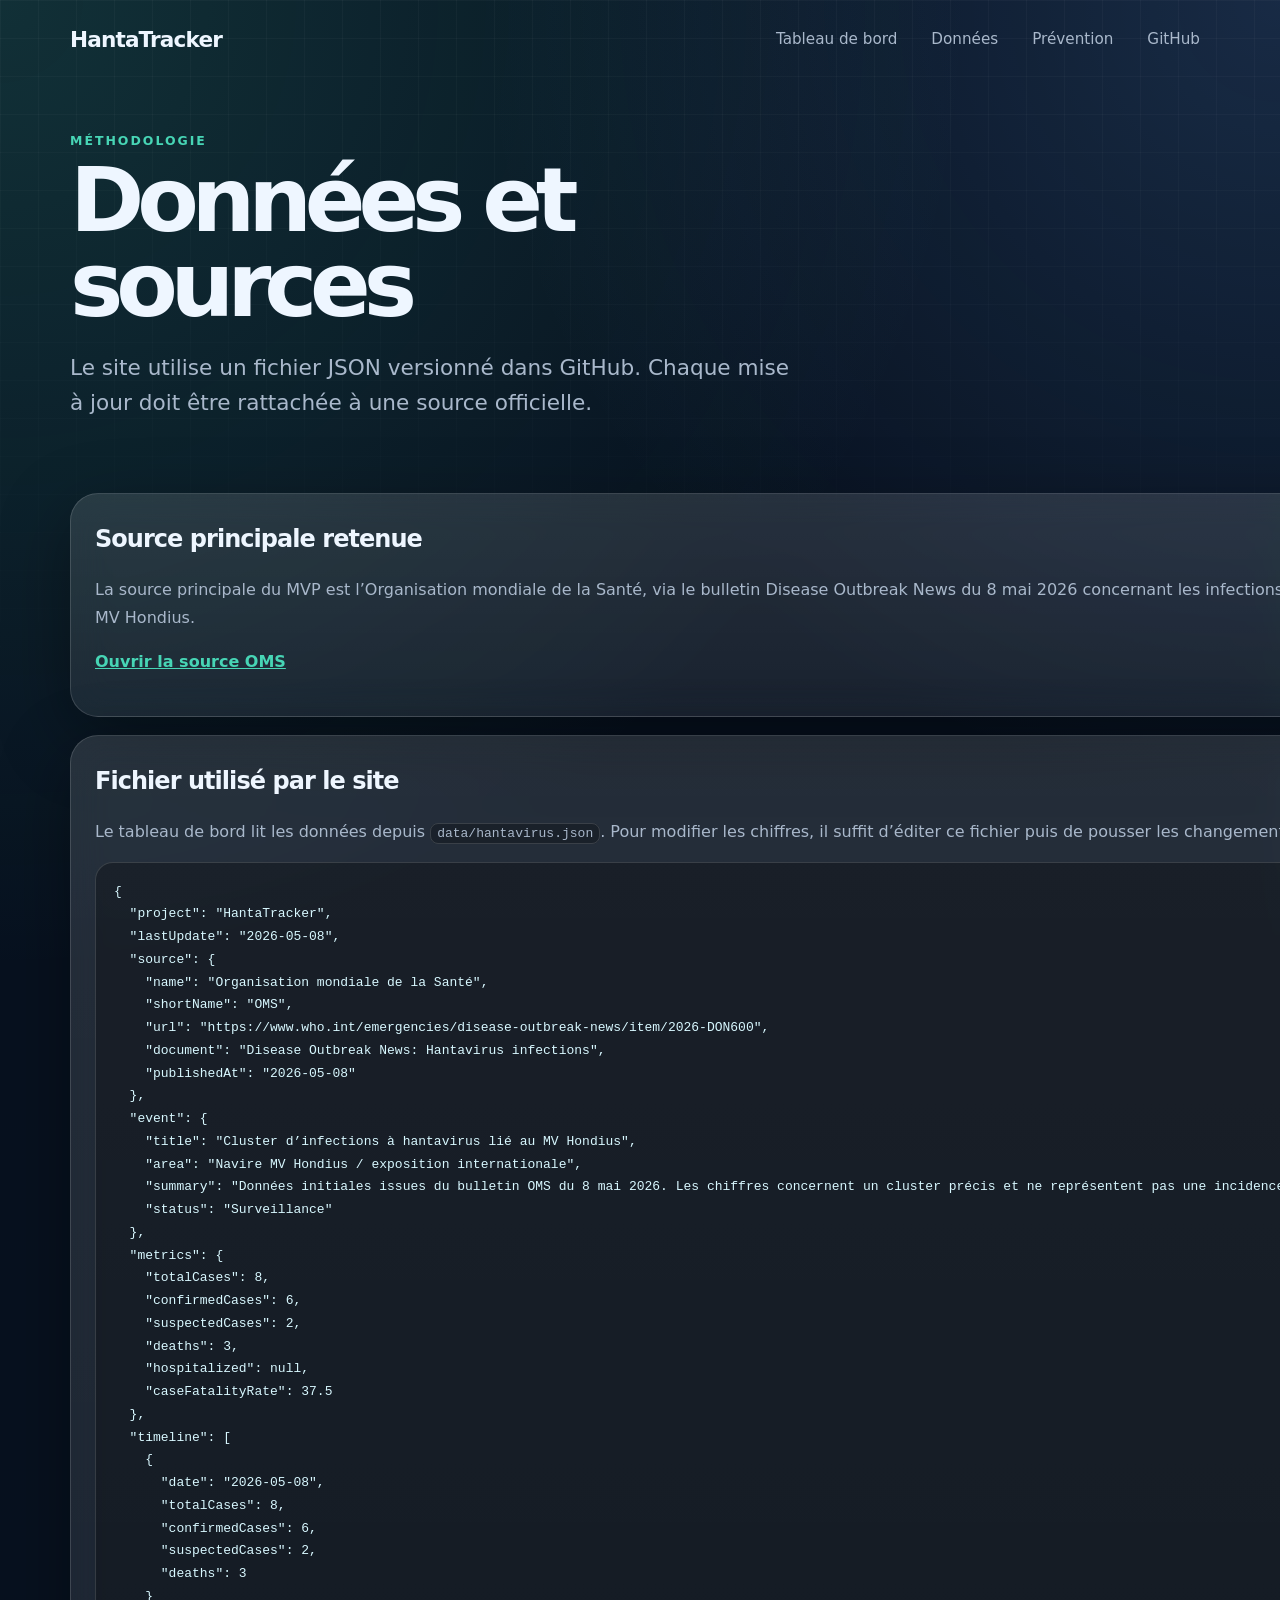
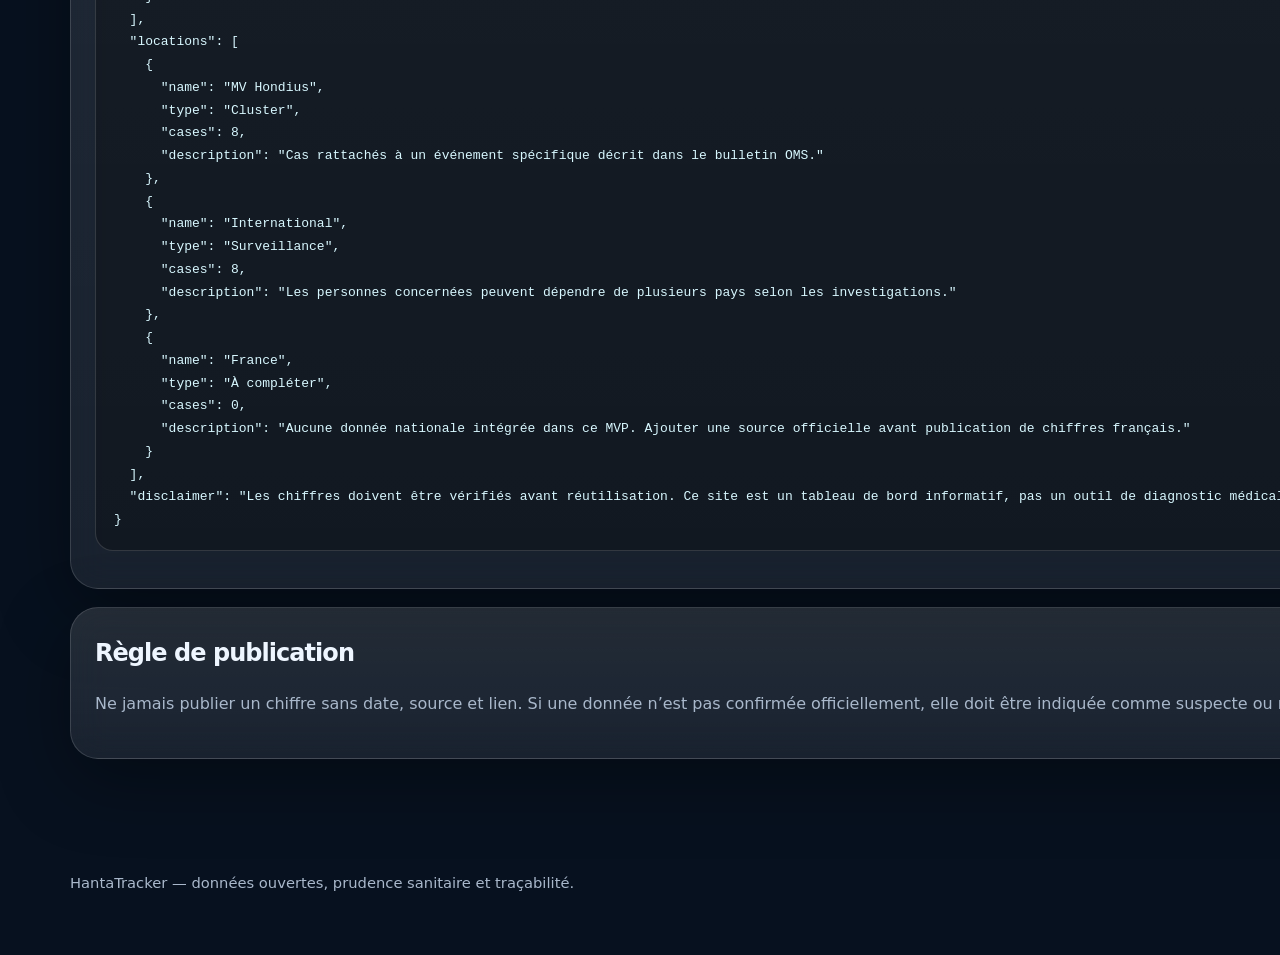
==== data.html @ 9fc360de "Add files via upload" ====
<!doctype html>
<html lang="fr">
<head>
  <meta charset="utf-8" />
  <meta name="viewport" content="width=device-width, initial-scale=1" />
  <title>Données — HantaTracker</title>
  <link rel="stylesheet" href="assets/styles.css" />
  <script defer src="assets/data.js"></script>
</head>
<body>
  <header class="page-header">
    <nav class="nav">
      <a class="brand" href="index.html">HantaTracker</a>
      <div class="nav-links">
        <a href="index.html">Tableau de bord</a>
        <a href="data.html">Données</a>
        <a href="prevention.html">Prévention</a>
        <a href="github.html">GitHub</a>
      </div>
    </nav>
    <div class="container page-title">
      <p class="eyebrow">Méthodologie</p>
      <h1>Données et sources</h1>
      <p class="lead">Le site utilise un fichier JSON versionné dans GitHub. Chaque mise à jour doit être rattachée à une source officielle.</p>
    </div>
  </header>

  <main class="container content-page">
    <article class="card prose">
      <h2>Source principale retenue</h2>
      <p>La source principale du MVP est l’Organisation mondiale de la Santé, via le bulletin Disease Outbreak News du 8 mai 2026 concernant les infections à hantavirus liées au cluster du MV Hondius.</p>
      <p><a href="https://www.who.int/emergencies/disease-outbreak-news/item/2026-DON600" target="_blank" rel="noopener">Ouvrir la source OMS</a></p>
    </article>

    <article class="card prose">
      <h2>Fichier utilisé par le site</h2>
      <p>Le tableau de bord lit les données depuis <code>data/hantavirus.json</code>. Pour modifier les chiffres, il suffit d’éditer ce fichier puis de pousser les changements sur GitHub.</p>
      <pre id="jsonPreview">Chargement…</pre>
    </article>

    <article class="card prose">
      <h2>Règle de publication</h2>
      <p>Ne jamais publier un chiffre sans date, source et lien. Si une donnée n’est pas confirmée officiellement, elle doit être indiquée comme suspecte ou non confirmée.</p>
    </article>
  </main>

  <footer class="footer">
    <p>HantaTracker — données ouvertes, prudence sanitaire et traçabilité.</p>
  </footer>
</body>
</html>
---- assets/styles.css ----
:root {
  --bg: #07111f;
  --bg-soft: #0d1b2f;
  --card: rgba(255, 255, 255, 0.075);
  --card-strong: rgba(255, 255, 255, 0.12);
  --text: #eef6ff;
  --muted: #a9b8cb;
  --line: rgba(255, 255, 255, 0.14);
  --accent: #47d5b5;
  --accent-2: #6aa9ff;
  --danger: #ff6b6b;
  --warning: #ffc857;
  --shadow: 0 22px 70px rgba(0, 0, 0, 0.35);
}

* { box-sizing: border-box; }

body {
  margin: 0;
  font-family: Inter, ui-sans-serif, system-ui, -apple-system, BlinkMacSystemFont, "Segoe UI", sans-serif;
  background: radial-gradient(circle at top left, rgba(71, 213, 181, 0.16), transparent 34%), radial-gradient(circle at top right, rgba(106, 169, 255, 0.17), transparent 28%), var(--bg);
  color: var(--text);
  min-height: 100vh;
}

body::before {
  content: "";
  position: fixed;
  inset: 0;
  pointer-events: none;
  background-image: linear-gradient(rgba(255,255,255,0.03) 1px, transparent 1px), linear-gradient(90deg, rgba(255,255,255,0.03) 1px, transparent 1px);
  background-size: 38px 38px;
  mask-image: linear-gradient(to bottom, black, transparent 85%);
}

a { color: inherit; }

.nav {
  max-width: 1180px;
  margin: 0 auto;
  padding: 22px 20px;
  display: flex;
  align-items: center;
  justify-content: space-between;
  gap: 20px;
}

.brand {
  font-weight: 900;
  text-decoration: none;
  letter-spacing: -0.04em;
  font-size: 1.35rem;
}

.nav-links {
  display: flex;
  flex-wrap: wrap;
  gap: 14px;
  color: var(--muted);
  font-size: 0.95rem;
}

.nav-links a {
  text-decoration: none;
  padding: 8px 10px;
  border-radius: 999px;
}

.nav-links a:hover {
  background: var(--card);
  color: var(--text);
}

.hero {
  min-height: 560px;
  position: relative;
}

.hero-content {
  max-width: 1180px;
  margin: 0 auto;
  padding: 80px 20px 70px;
}

.hero h1,
.page-title h1 {
  max-width: 860px;
  margin: 0;
  font-size: clamp(2.5rem, 7vw, 5.8rem);
  line-height: 0.95;
  letter-spacing: -0.08em;
}

.lead {
  max-width: 720px;
  color: var(--muted);
  font-size: clamp(1.05rem, 2vw, 1.35rem);
  line-height: 1.65;
}

.eyebrow {
  margin: 0 0 10px;
  color: var(--accent);
  font-size: 0.78rem;
  font-weight: 800;
  letter-spacing: 0.16em;
  text-transform: uppercase;
}

.hero-actions {
  display: flex;
  flex-wrap: wrap;
  gap: 14px;
  margin-top: 30px;
}

.button {
  display: inline-flex;
  align-items: center;
  justify-content: center;
  border-radius: 999px;
  padding: 13px 18px;
  text-decoration: none;
  font-weight: 800;
  border: 1px solid var(--line);
}

.button.primary {
  color: #001915;
  background: var(--accent);
  border-color: var(--accent);
}

.button.secondary {
  color: var(--text);
  background: var(--card);
}

.container {
  max-width: 1180px;
  margin: 0 auto;
  padding: 0 20px;
}

.status-row {
  display: grid;
  grid-template-columns: repeat(4, 1fr);
  gap: 16px;
  margin-top: -48px;
  position: relative;
  z-index: 2;
}

.card {
  background: linear-gradient(180deg, var(--card-strong), var(--card));
  border: 1px solid var(--line);
  border-radius: 28px;
  padding: 24px;
  box-shadow: var(--shadow);
  backdrop-filter: blur(18px);
}

.stat-card strong {
  display: block;
  font-size: clamp(2rem, 4vw, 3.2rem);
  line-height: 1;
  letter-spacing: -0.06em;
  margin-top: 8px;
}

.stat-card span {
  color: var(--muted);
  font-size: 0.95rem;
}

.grid {
  display: grid;
  gap: 18px;
  margin-top: 18px;
}

.two-cols { grid-template-columns: 1.5fr 1fr; }
.three-cols { grid-template-columns: repeat(3, 1fr); }
.large-card { min-height: 380px; }

.card-header {
  display: flex;
  align-items: flex-start;
  justify-content: space-between;
  gap: 16px;
  margin-bottom: 24px;
}

.card h2 {
  margin: 0 0 12px;
  font-size: 1.5rem;
  letter-spacing: -0.04em;
}

.badge {
  display: inline-flex;
  border: 1px solid var(--line);
  background: rgba(71, 213, 181, 0.12);
  color: var(--accent);
  padding: 7px 10px;
  border-radius: 999px;
  font-size: 0.78rem;
  font-weight: 800;
}

.muted { color: var(--muted); line-height: 1.65; }

.meta-list {
  display: grid;
  gap: 14px;
  margin: 24px 0 0;
}

.meta-list div {
  border-top: 1px solid var(--line);
  padding-top: 14px;
}

.meta-list dt {
  color: var(--muted);
  font-size: 0.82rem;
}

.meta-list dd {
  margin: 4px 0 0;
  font-weight: 800;
}

.region-card p {
  color: var(--muted);
  line-height: 1.55;
}

.notice { margin-top: 18px; }
.notice code,
.prose code {
  background: rgba(0,0,0,0.26);
  border: 1px solid var(--line);
  padding: 2px 6px;
  border-radius: 8px;
}

.page-header { padding-bottom: 50px; }
.page-title { padding-top: 55px; }
.content-page { display: grid; gap: 18px; padding-bottom: 70px; }
.prose { line-height: 1.75; color: var(--muted); }
.prose h2 { color: var(--text); }
.prose a { color: var(--accent); font-weight: 800; }
pre {
  overflow: auto;
  background: rgba(0, 0, 0, 0.28);
  border: 1px solid var(--line);
  border-radius: 18px;
  padding: 18px;
  color: #d8f8ff;
}

.footer {
  max-width: 1180px;
  margin: 0 auto;
  padding: 30px 20px 50px;
  color: var(--muted);
  font-size: 0.92rem;
}

@media (max-width: 900px) {
  .status-row,
  .two-cols,
  .three-cols { grid-template-columns: 1fr; }
  .status-row { margin-top: 0; }
  .hero-content { padding-top: 44px; }
  .nav { align-items: flex-start; flex-direction: column; }
}
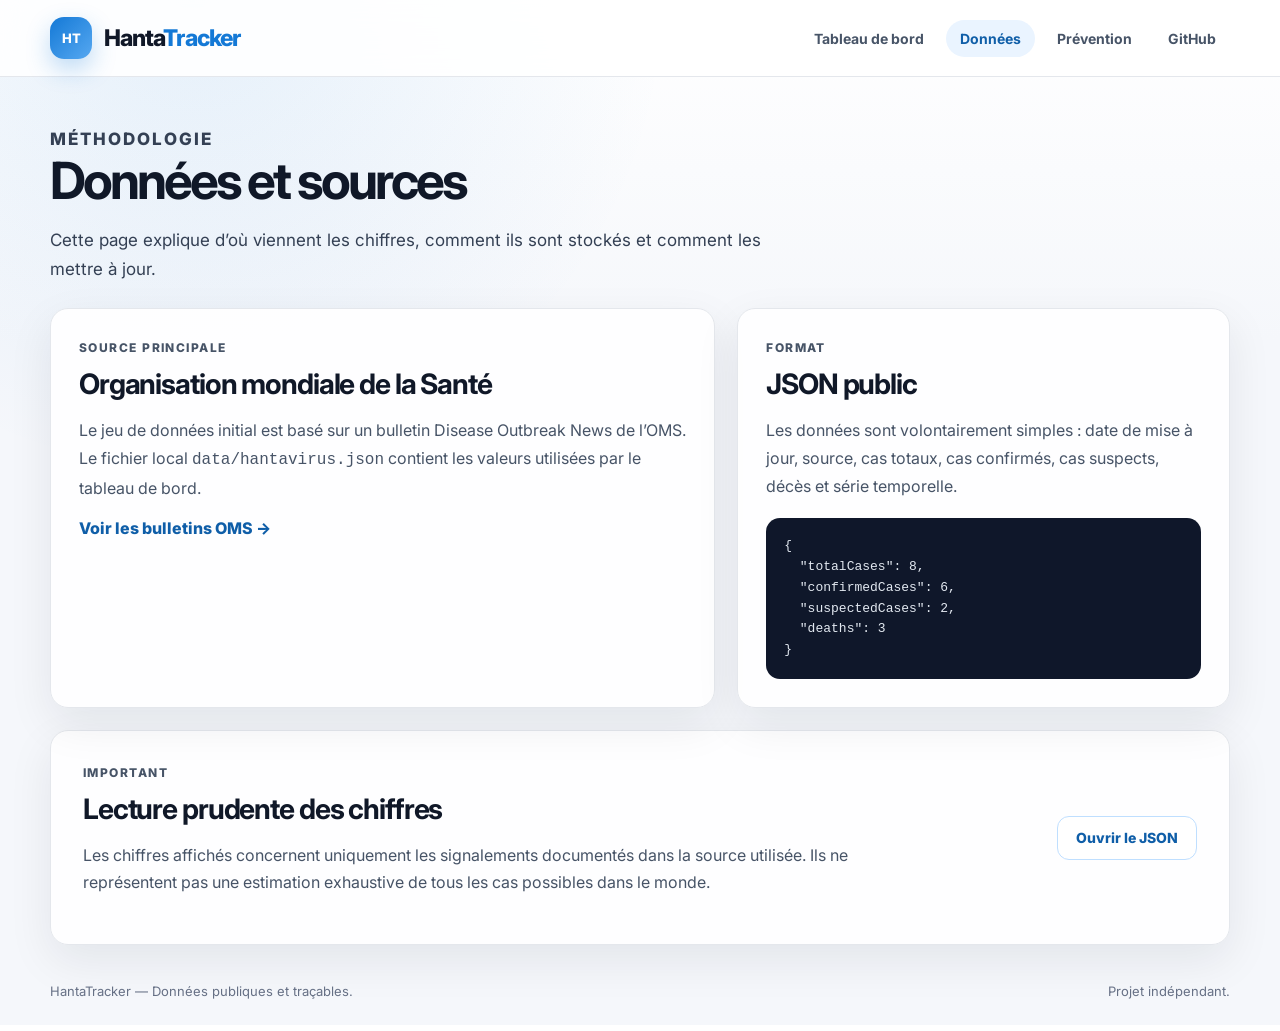
==== commit a4d6dd87: "Add files via upload" ====
--- a/data.html
+++ b/data.html
@@ -1,51 +1,74 @@
-<!doctype html>
+<!DOCTYPE html>
 <html lang="fr">
 <head>
-  <meta charset="utf-8" />
-  <meta name="viewport" content="width=device-width, initial-scale=1" />
-  <title>Données — HantaTracker</title>
-  <link rel="stylesheet" href="assets/styles.css" />
-  <script defer src="assets/data.js"></script>
+  <meta charset="UTF-8" />
+  <meta name="viewport" content="width=device-width, initial-scale=1.0" />
+  <title>HantaTracker — Données</title>
+  <link rel="stylesheet" href="style.css" />
 </head>
 <body>
-  <header class="page-header">
-    <nav class="nav">
-      <a class="brand" href="index.html">HantaTracker</a>
-      <div class="nav-links">
+  <header class="site-header">
+    <div class="header-inner">
+      <a class="brand" href="index.html"><span class="brand-icon">HT</span><span class="brand-text">Hanta<span>Tracker</span></span></a>
+      <nav class="main-nav">
         <a href="index.html">Tableau de bord</a>
-        <a href="data.html">Données</a>
+        <a class="active" href="data.html">Données</a>
         <a href="prevention.html">Prévention</a>
         <a href="github.html">GitHub</a>
-      </div>
-    </nav>
-    <div class="container page-title">
-      <p class="eyebrow">Méthodologie</p>
-      <h1>Données et sources</h1>
-      <p class="lead">Le site utilise un fichier JSON versionné dans GitHub. Chaque mise à jour doit être rattachée à une source officielle.</p>
+      </nav>
     </div>
   </header>
 
-  <main class="container content-page">
-    <article class="card prose">
-      <h2>Source principale retenue</h2>
-      <p>La source principale du MVP est l’Organisation mondiale de la Santé, via le bulletin Disease Outbreak News du 8 mai 2026 concernant les infections à hantavirus liées au cluster du MV Hondius.</p>
-      <p><a href="https://www.who.int/emergencies/disease-outbreak-news/item/2026-DON600" target="_blank" rel="noopener">Ouvrir la source OMS</a></p>
-    </article>
+  <main>
+    <section class="page-title">
+      <p class="kicker">Méthodologie</p>
+      <h1>Données et sources</h1>
+      <p>Cette page explique d’où viennent les chiffres, comment ils sont stockés et comment les mettre à jour.</p>
+    </section>
 
-    <article class="card prose">
-      <h2>Fichier utilisé par le site</h2>
-      <p>Le tableau de bord lit les données depuis <code>data/hantavirus.json</code>. Pour modifier les chiffres, il suffit d’éditer ce fichier puis de pousser les changements sur GitHub.</p>
-      <pre id="jsonPreview">Chargement…</pre>
-    </article>
+    <section class="content-grid">
+      <article class="panel">
+        <p class="kicker">Source principale</p>
+        <h2>Organisation mondiale de la Santé</h2>
+        <p>
+          Le jeu de données initial est basé sur un bulletin Disease Outbreak News de l’OMS.
+          Le fichier local <code>data/hantavirus.json</code> contient les valeurs utilisées par le tableau de bord.
+        </p>
+        <a class="inline-link" href="https://www.who.int/emergencies/disease-outbreak-news" target="_blank" rel="noopener">Voir les bulletins OMS →</a>
+      </article>
 
-    <article class="card prose">
-      <h2>Règle de publication</h2>
-      <p>Ne jamais publier un chiffre sans date, source et lien. Si une donnée n’est pas confirmée officiellement, elle doit être indiquée comme suspecte ou non confirmée.</p>
-    </article>
+      <article class="panel">
+        <p class="kicker">Format</p>
+        <h2>JSON public</h2>
+        <p>
+          Les données sont volontairement simples : date de mise à jour, source, cas totaux,
+          cas confirmés, cas suspects, décès et série temporelle.
+        </p>
+        <pre><code>{
+  "totalCases": 8,
+  "confirmedCases": 6,
+  "suspectedCases": 2,
+  "deaths": 3
+}</code></pre>
+      </article>
+    </section>
+
+    <section class="wide-panel">
+      <div>
+        <p class="kicker">Important</p>
+        <h2>Lecture prudente des chiffres</h2>
+        <p>
+          Les chiffres affichés concernent uniquement les signalements documentés dans la source utilisée.
+          Ils ne représentent pas une estimation exhaustive de tous les cas possibles dans le monde.
+        </p>
+      </div>
+      <a class="button secondary" href="data/hantavirus.json">Ouvrir le JSON</a>
+    </section>
   </main>
 
-  <footer class="footer">
-    <p>HantaTracker — données ouvertes, prudence sanitaire et traçabilité.</p>
+  <footer>
+    <span>HantaTracker — Données publiques et traçables.</span>
+    <span>Projet indépendant.</span>
   </footer>
 </body>
 </html>
--- a/style.css
+++ b/style.css
@@ -0,0 +1,506 @@
+@import url("https://fonts.googleapis.com/css2?family=Inter:wght@400;500;600;700;800&display=swap");
+
+:root {
+  --bg: #f5f7fb;
+  --surface: #ffffff;
+  --surface-soft: #f9fafb;
+  --text: #101828;
+  --muted: #667085;
+  --border: #e4e7ec;
+  --blue: #1479d6;
+  --blue-dark: #0f5ea8;
+  --blue-soft: #eaf4ff;
+  --green: #079455;
+  --red: #d92d20;
+  --orange: #f79009;
+  --shadow: 0 16px 45px rgba(16, 24, 40, 0.08);
+  --shadow-soft: 0 8px 24px rgba(16, 24, 40, 0.06);
+  --radius: 18px;
+}
+
+* {
+  box-sizing: border-box;
+}
+
+html {
+  scroll-behavior: smooth;
+}
+
+body {
+  margin: 0;
+  background:
+    radial-gradient(circle at 15% 0%, rgba(20, 121, 214, 0.10), transparent 32%),
+    linear-gradient(180deg, #ffffff 0%, var(--bg) 340px);
+  color: var(--text);
+  font-family: Inter, system-ui, -apple-system, BlinkMacSystemFont, "Segoe UI", sans-serif;
+}
+
+a {
+  color: inherit;
+}
+
+.site-header {
+  position: sticky;
+  top: 0;
+  z-index: 20;
+  background: rgba(255, 255, 255, 0.88);
+  backdrop-filter: blur(16px);
+  border-bottom: 1px solid var(--border);
+}
+
+.header-inner {
+  width: min(1180px, calc(100% - 40px));
+  height: 76px;
+  margin: auto;
+  display: flex;
+  align-items: center;
+  justify-content: space-between;
+}
+
+.brand {
+  display: inline-flex;
+  align-items: center;
+  gap: 12px;
+  text-decoration: none;
+}
+
+.brand-icon {
+  width: 42px;
+  height: 42px;
+  display: grid;
+  place-items: center;
+  border-radius: 14px;
+  background: linear-gradient(135deg, var(--blue), #56a8f1);
+  color: white;
+  font-weight: 800;
+  font-size: 13px;
+  box-shadow: 0 10px 24px rgba(20, 121, 214, 0.28);
+}
+
+.brand-text {
+  font-size: 23px;
+  font-weight: 800;
+  letter-spacing: -0.04em;
+}
+
+.brand-text span {
+  color: var(--blue);
+}
+
+.main-nav {
+  display: flex;
+  align-items: center;
+  gap: 8px;
+}
+
+.main-nav a {
+  text-decoration: none;
+  color: #475467;
+  font-size: 14px;
+  font-weight: 700;
+  padding: 10px 14px;
+  border-radius: 999px;
+  transition: 0.18s ease;
+}
+
+.main-nav a:hover,
+.main-nav a.active {
+  background: var(--blue-soft);
+  color: var(--blue-dark);
+}
+
+main {
+  width: min(1180px, calc(100% - 40px));
+  margin: 34px auto 0;
+}
+
+.hero {
+  display: grid;
+  grid-template-columns: minmax(0, 1fr) 360px;
+  gap: 22px;
+  align-items: stretch;
+}
+
+.hero-content,
+.hero-card,
+.panel,
+.metric-card,
+.wide-panel {
+  background: rgba(255, 255, 255, 0.92);
+  border: 1px solid var(--border);
+  box-shadow: var(--shadow);
+  border-radius: var(--radius);
+}
+
+.hero-content {
+  padding: 42px;
+}
+
+.kicker {
+  margin: 0 0 10px;
+  color: var(--blue);
+  font-size: 12px;
+  font-weight: 800;
+  letter-spacing: 0.12em;
+  text-transform: uppercase;
+}
+
+h1,
+h2,
+p {
+  overflow-wrap: anywhere;
+}
+
+h1 {
+  margin: 0;
+  font-size: clamp(34px, 4vw, 58px);
+  line-height: 1.02;
+  letter-spacing: -0.06em;
+  max-width: 850px;
+}
+
+.hero-lead,
+.page-title p {
+  max-width: 760px;
+  margin: 20px 0 0;
+  color: #344054;
+  font-size: 17px;
+  line-height: 1.7;
+}
+
+.hero-actions {
+  display: flex;
+  gap: 12px;
+  flex-wrap: wrap;
+  margin-top: 30px;
+}
+
+.button {
+  display: inline-flex;
+  align-items: center;
+  justify-content: center;
+  min-height: 44px;
+  padding: 0 18px;
+  border-radius: 12px;
+  text-decoration: none;
+  font-size: 14px;
+  font-weight: 800;
+}
+
+.button.primary {
+  background: var(--blue);
+  color: white;
+  box-shadow: 0 12px 24px rgba(20, 121, 214, 0.25);
+}
+
+.button.secondary {
+  background: white;
+  color: var(--blue-dark);
+  border: 1px solid #bfdfff;
+}
+
+.hero-card {
+  padding: 28px;
+  display: flex;
+  flex-direction: column;
+  justify-content: space-between;
+}
+
+.hero-card-top {
+  display: flex;
+  align-items: center;
+  gap: 10px;
+  color: var(--muted);
+  font-size: 14px;
+  font-weight: 700;
+}
+
+.pulse {
+  width: 12px;
+  height: 12px;
+  border-radius: 999px;
+  background: var(--green);
+  box-shadow: 0 0 0 8px rgba(7, 148, 85, 0.12);
+}
+
+.hero-card strong {
+  display: block;
+  margin-top: 42px;
+  font-size: 28px;
+  line-height: 1.15;
+  letter-spacing: -0.04em;
+}
+
+.hero-card p {
+  color: #475467;
+  line-height: 1.65;
+}
+
+.summary {
+  margin-top: 22px;
+  display: grid;
+  grid-template-columns: repeat(4, 1fr);
+  gap: 18px;
+}
+
+.metric-card {
+  padding: 24px;
+  box-shadow: var(--shadow-soft);
+}
+
+.metric-label {
+  display: block;
+  color: var(--muted);
+  font-size: 13px;
+  font-weight: 800;
+  margin-bottom: 14px;
+}
+
+.metric-card strong {
+  display: block;
+  color: var(--text);
+  font-size: clamp(30px, 3vw, 44px);
+  line-height: 1;
+  letter-spacing: -0.06em;
+}
+
+.metric-card p {
+  margin: 14px 0 0;
+  color: #475467;
+  font-size: 14px;
+  line-height: 1.5;
+}
+
+.metric-card.alert strong {
+  color: var(--red);
+}
+
+.dashboard-grid,
+.content-grid {
+  margin-top: 22px;
+  display: grid;
+  grid-template-columns: 1.35fr 1fr;
+  gap: 22px;
+}
+
+.content-grid.three {
+  grid-template-columns: repeat(3, 1fr);
+}
+
+.panel {
+  padding: 28px;
+  min-width: 0;
+}
+
+.chart-panel {
+  min-height: 440px;
+}
+
+.panel-heading {
+  display: flex;
+  align-items: flex-start;
+  justify-content: space-between;
+  gap: 18px;
+  margin-bottom: 20px;
+}
+
+h2 {
+  margin: 0;
+  font-size: clamp(24px, 2.2vw, 32px);
+  line-height: 1.15;
+  letter-spacing: -0.04em;
+}
+
+.panel p {
+  color: #475467;
+  line-height: 1.75;
+}
+
+.tag {
+  display: inline-flex;
+  align-items: center;
+  justify-content: center;
+  min-height: 30px;
+  padding: 0 12px;
+  border-radius: 999px;
+  background: var(--blue-soft);
+  color: var(--blue-dark);
+  font-size: 12px;
+  font-weight: 800;
+  white-space: nowrap;
+}
+
+.tag.danger {
+  background: #fef3f2;
+  color: var(--red);
+}
+
+.chart-wrap {
+  height: 320px;
+  position: relative;
+}
+
+.caption {
+  margin: 18px 0 0;
+  padding: 12px 14px;
+  background: #f0f7ff;
+  border: 1px solid #cce4ff;
+  border-radius: 12px;
+  color: #365f8f !important;
+  font-size: 13px;
+}
+
+.detail-grid {
+  margin: 26px 0;
+  display: grid;
+  grid-template-columns: repeat(2, 1fr);
+  gap: 14px;
+}
+
+.detail-grid div {
+  padding: 18px;
+  border-radius: 14px;
+  background: var(--surface-soft);
+  border: 1px solid var(--border);
+}
+
+.detail-grid strong {
+  display: block;
+  font-size: 34px;
+  line-height: 1;
+  letter-spacing: -0.05em;
+}
+
+.detail-grid span {
+  display: block;
+  margin-top: 8px;
+  color: var(--muted);
+  font-size: 13px;
+  font-weight: 700;
+}
+
+.inline-link {
+  color: var(--blue-dark);
+  font-weight: 800;
+  text-decoration: none;
+}
+
+.inline-link:hover {
+  text-decoration: underline;
+}
+
+.wide-panel {
+  margin-top: 22px;
+  padding: 32px;
+  display: flex;
+  justify-content: space-between;
+  gap: 28px;
+  align-items: center;
+}
+
+.wide-panel p {
+  max-width: 780px;
+  color: #475467;
+  line-height: 1.7;
+}
+
+.page-title {
+  margin: 48px 0 24px;
+  max-width: 860px;
+}
+
+.page-title h1 {
+  font-size: clamp(38px, 4vw, 56px);
+}
+
+pre {
+  margin: 18px 0 0;
+  padding: 18px;
+  background: #0f172a;
+  color: #e2e8f0;
+  border-radius: 14px;
+  overflow: auto;
+  font-size: 13px;
+  line-height: 1.6;
+}
+
+code {
+  font-family: "SFMono-Regular", Consolas, "Liberation Mono", monospace;
+}
+
+.panel.small {
+  min-height: 230px;
+}
+
+footer {
+  width: min(1180px, calc(100% - 40px));
+  margin: 38px auto 26px;
+  display: flex;
+  justify-content: space-between;
+  gap: 18px;
+  color: var(--muted);
+  font-size: 13px;
+}
+
+@media (max-width: 980px) {
+  .header-inner {
+    height: auto;
+    padding: 16px 0;
+    align-items: flex-start;
+    flex-direction: column;
+  }
+
+  .main-nav {
+    width: 100%;
+    overflow-x: auto;
+    padding-bottom: 4px;
+  }
+
+  .main-nav a {
+    white-space: nowrap;
+  }
+
+  .hero,
+  .dashboard-grid,
+  .content-grid,
+  .content-grid.three {
+    grid-template-columns: 1fr;
+  }
+
+  .summary {
+    grid-template-columns: repeat(2, 1fr);
+  }
+
+  .wide-panel {
+    align-items: flex-start;
+    flex-direction: column;
+  }
+
+  footer {
+    flex-direction: column;
+  }
+}
+
+@media (max-width: 620px) {
+  .summary,
+  .detail-grid {
+    grid-template-columns: 1fr;
+  }
+
+  .hero-content,
+  .hero-card,
+  .panel,
+  .wide-panel {
+    padding: 22px;
+  }
+
+  main,
+  .header-inner,
+  footer {
+    width: min(100% - 28px, 1180px);
+  }
+
+  .brand-text {
+    font-size: 20px;
+  }
+}
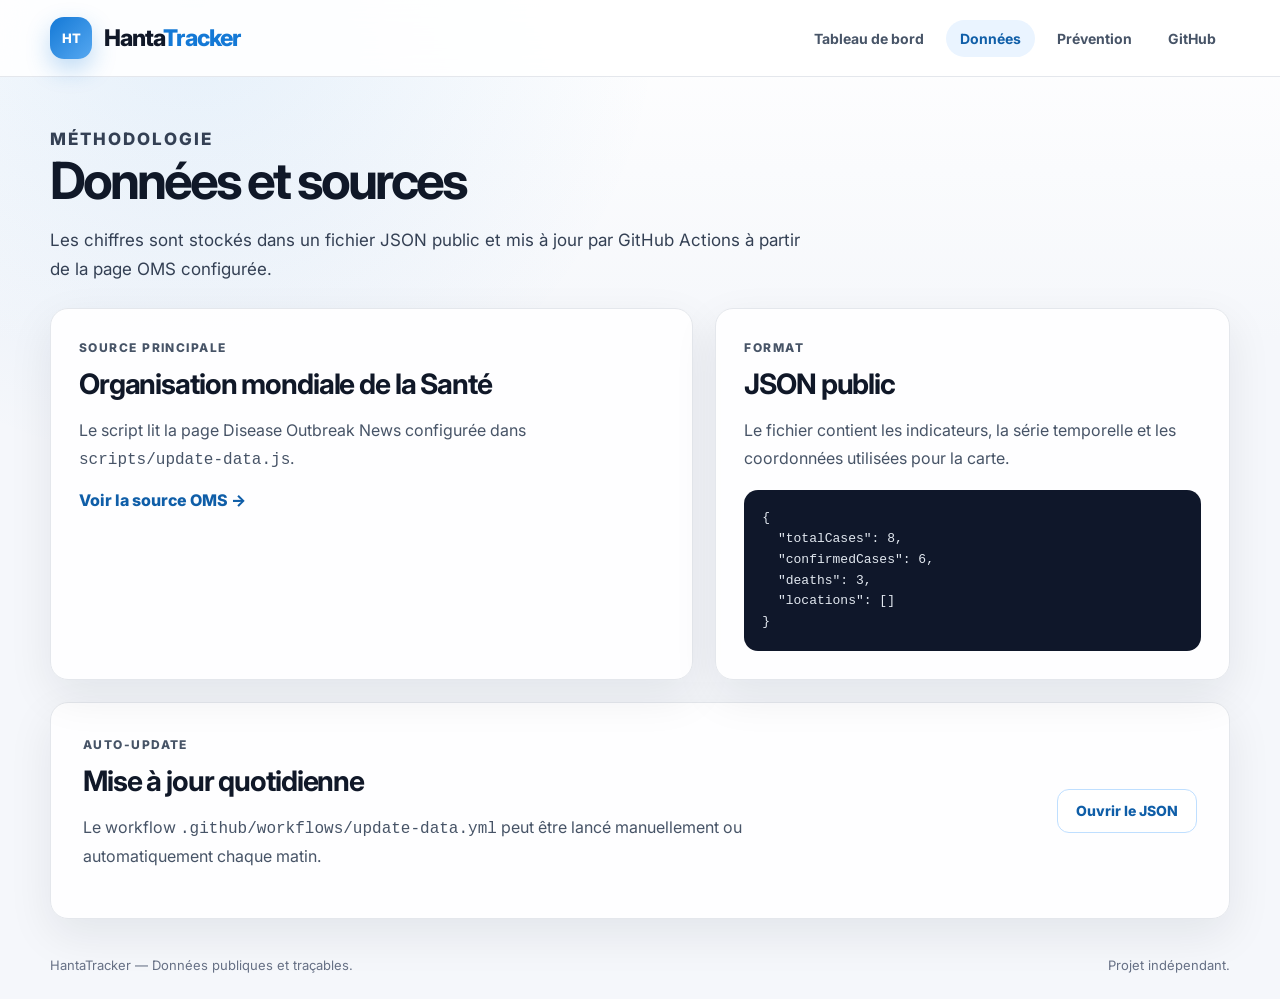
==== commit dce69d0b: "Add files via upload" ====
--- a/data.html
+++ b/data.html
@@ -23,44 +23,35 @@
     <section class="page-title">
       <p class="kicker">Méthodologie</p>
       <h1>Données et sources</h1>
-      <p>Cette page explique d’où viennent les chiffres, comment ils sont stockés et comment les mettre à jour.</p>
+      <p>Les chiffres sont stockés dans un fichier JSON public et mis à jour par GitHub Actions à partir de la page OMS configurée.</p>
     </section>
 
     <section class="content-grid">
       <article class="panel">
         <p class="kicker">Source principale</p>
         <h2>Organisation mondiale de la Santé</h2>
-        <p>
-          Le jeu de données initial est basé sur un bulletin Disease Outbreak News de l’OMS.
-          Le fichier local <code>data/hantavirus.json</code> contient les valeurs utilisées par le tableau de bord.
-        </p>
-        <a class="inline-link" href="https://www.who.int/emergencies/disease-outbreak-news" target="_blank" rel="noopener">Voir les bulletins OMS →</a>
+        <p>Le script lit la page Disease Outbreak News configurée dans <code>scripts/update-data.js</code>.</p>
+        <a class="inline-link" href="https://www.who.int/emergencies/disease-outbreak-news/item/2026-DON600" target="_blank" rel="noopener">Voir la source OMS →</a>
       </article>
 
       <article class="panel">
         <p class="kicker">Format</p>
         <h2>JSON public</h2>
-        <p>
-          Les données sont volontairement simples : date de mise à jour, source, cas totaux,
-          cas confirmés, cas suspects, décès et série temporelle.
-        </p>
+        <p>Le fichier contient les indicateurs, la série temporelle et les coordonnées utilisées pour la carte.</p>
         <pre><code>{
   "totalCases": 8,
   "confirmedCases": 6,
-  "suspectedCases": 2,
-  "deaths": 3
+  "deaths": 3,
+  "locations": []
 }</code></pre>
       </article>
     </section>
 
     <section class="wide-panel">
       <div>
-        <p class="kicker">Important</p>
-        <h2>Lecture prudente des chiffres</h2>
-        <p>
-          Les chiffres affichés concernent uniquement les signalements documentés dans la source utilisée.
-          Ils ne représentent pas une estimation exhaustive de tous les cas possibles dans le monde.
-        </p>
+        <p class="kicker">Auto-update</p>
+        <h2>Mise à jour quotidienne</h2>
+        <p>Le workflow <code>.github/workflows/update-data.yml</code> peut être lancé manuellement ou automatiquement chaque matin.</p>
       </div>
       <a class="button secondary" href="data/hantavirus.json">Ouvrir le JSON</a>
     </section>
--- a/style.css
+++ b/style.css
@@ -12,19 +12,12 @@
   --blue-soft: #eaf4ff;
   --green: #079455;
   --red: #d92d20;
-  --orange: #f79009;
   --shadow: 0 16px 45px rgba(16, 24, 40, 0.08);
   --shadow-soft: 0 8px 24px rgba(16, 24, 40, 0.06);
   --radius: 18px;
 }
 
-* {
-  box-sizing: border-box;
-}
-
-html {
-  scroll-behavior: smooth;
-}
+* { box-sizing: border-box; }
 
 body {
   margin: 0;
@@ -35,14 +28,10 @@
   font-family: Inter, system-ui, -apple-system, BlinkMacSystemFont, "Segoe UI", sans-serif;
 }
 
-a {
-  color: inherit;
-}
-
 .site-header {
   position: sticky;
   top: 0;
-  z-index: 20;
+  z-index: 1000;
   background: rgba(255, 255, 255, 0.88);
   backdrop-filter: blur(16px);
   border-bottom: 1px solid var(--border);
@@ -62,6 +51,7 @@
   align-items: center;
   gap: 12px;
   text-decoration: none;
+  color: var(--text);
 }
 
 .brand-icon {
@@ -83,9 +73,7 @@
   letter-spacing: -0.04em;
 }
 
-.brand-text span {
-  color: var(--blue);
-}
+.brand-text span { color: var(--blue); }
 
 .main-nav {
   display: flex;
@@ -132,9 +120,7 @@
   border-radius: var(--radius);
 }
 
-.hero-content {
-  padding: 42px;
-}
+.hero-content { padding: 42px; }
 
 .kicker {
   margin: 0 0 10px;
@@ -143,12 +129,6 @@
   font-weight: 800;
   letter-spacing: 0.12em;
   text-transform: uppercase;
-}
-
-h1,
-h2,
-p {
-  overflow-wrap: anywhere;
 }
 
 h1 {
@@ -157,6 +137,13 @@
   line-height: 1.02;
   letter-spacing: -0.06em;
   max-width: 850px;
+}
+
+h2 {
+  margin: 0;
+  font-size: clamp(24px, 2.2vw, 32px);
+  line-height: 1.15;
+  letter-spacing: -0.04em;
 }
 
 .hero-lead,
@@ -271,30 +258,25 @@
   line-height: 1.5;
 }
 
-.metric-card.alert strong {
-  color: var(--red);
-}
+.metric-card.alert strong { color: var(--red); }
 
 .dashboard-grid,
 .content-grid {
   margin-top: 22px;
   display: grid;
-  grid-template-columns: 1.35fr 1fr;
+  grid-template-columns: 1.25fr 1fr;
   gap: 22px;
 }
 
-.content-grid.three {
-  grid-template-columns: repeat(3, 1fr);
-}
+.content-grid.three { grid-template-columns: repeat(3, 1fr); }
 
 .panel {
   padding: 28px;
   min-width: 0;
 }
 
-.chart-panel {
-  min-height: 440px;
-}
+.chart-panel,
+.map-panel { min-height: 470px; }
 
 .panel-heading {
   display: flex;
@@ -302,13 +284,6 @@
   justify-content: space-between;
   gap: 18px;
   margin-bottom: 20px;
-}
-
-h2 {
-  margin: 0;
-  font-size: clamp(24px, 2.2vw, 32px);
-  line-height: 1.15;
-  letter-spacing: -0.04em;
 }
 
 .panel p {
@@ -335,9 +310,28 @@
   color: var(--red);
 }
 
+.tag.success {
+  background: #ecfdf3;
+  color: var(--green);
+}
+
 .chart-wrap {
-  height: 320px;
+  height: 330px;
   position: relative;
+}
+
+.map {
+  width: 100%;
+  height: 330px;
+  border-radius: 16px;
+  border: 1px solid var(--border);
+  overflow: hidden;
+  background: #eef3f8;
+}
+
+.leaflet-popup-content-wrapper,
+.leaflet-popup-tip {
+  box-shadow: 0 16px 35px rgba(16, 24, 40, 0.14);
 }
 
 .caption {
@@ -379,14 +373,21 @@
   font-weight: 700;
 }
 
-.inline-link {
+.inline-link,
+.source-list a {
   color: var(--blue-dark);
   font-weight: 800;
   text-decoration: none;
 }
 
-.inline-link:hover {
-  text-decoration: underline;
+.inline-link:hover,
+.source-list a:hover { text-decoration: underline; }
+
+.source-list {
+  margin-top: 24px;
+  display: flex;
+  flex-direction: column;
+  gap: 12px;
 }
 
 .wide-panel {
@@ -409,9 +410,7 @@
   max-width: 860px;
 }
 
-.page-title h1 {
-  font-size: clamp(38px, 4vw, 56px);
-}
+.page-title h1 { font-size: clamp(38px, 4vw, 56px); }
 
 pre {
   margin: 18px 0 0;
@@ -424,13 +423,9 @@
   line-height: 1.6;
 }
 
-code {
-  font-family: "SFMono-Regular", Consolas, "Liberation Mono", monospace;
-}
-
-.panel.small {
-  min-height: 230px;
-}
+code { font-family: "SFMono-Regular", Consolas, "Liberation Mono", monospace; }
+
+.panel.small { min-height: 230px; }
 
 footer {
   width: min(1180px, calc(100% - 40px));
@@ -456,9 +451,7 @@
     padding-bottom: 4px;
   }
 
-  .main-nav a {
-    white-space: nowrap;
-  }
+  .main-nav a { white-space: nowrap; }
 
   .hero,
   .dashboard-grid,
@@ -467,40 +460,28 @@
     grid-template-columns: 1fr;
   }
 
-  .summary {
-    grid-template-columns: repeat(2, 1fr);
-  }
+  .summary { grid-template-columns: repeat(2, 1fr); }
 
   .wide-panel {
     align-items: flex-start;
     flex-direction: column;
   }
 
-  footer {
-    flex-direction: column;
-  }
+  footer { flex-direction: column; }
 }
 
 @media (max-width: 620px) {
   .summary,
-  .detail-grid {
-    grid-template-columns: 1fr;
-  }
+  .detail-grid { grid-template-columns: 1fr; }
 
   .hero-content,
   .hero-card,
   .panel,
-  .wide-panel {
-    padding: 22px;
-  }
+  .wide-panel { padding: 22px; }
 
   main,
   .header-inner,
-  footer {
-    width: min(100% - 28px, 1180px);
-  }
-
-  .brand-text {
-    font-size: 20px;
-  }
-}
+  footer { width: min(100% - 28px, 1180px); }
+
+  .brand-text { font-size: 20px; }
+}
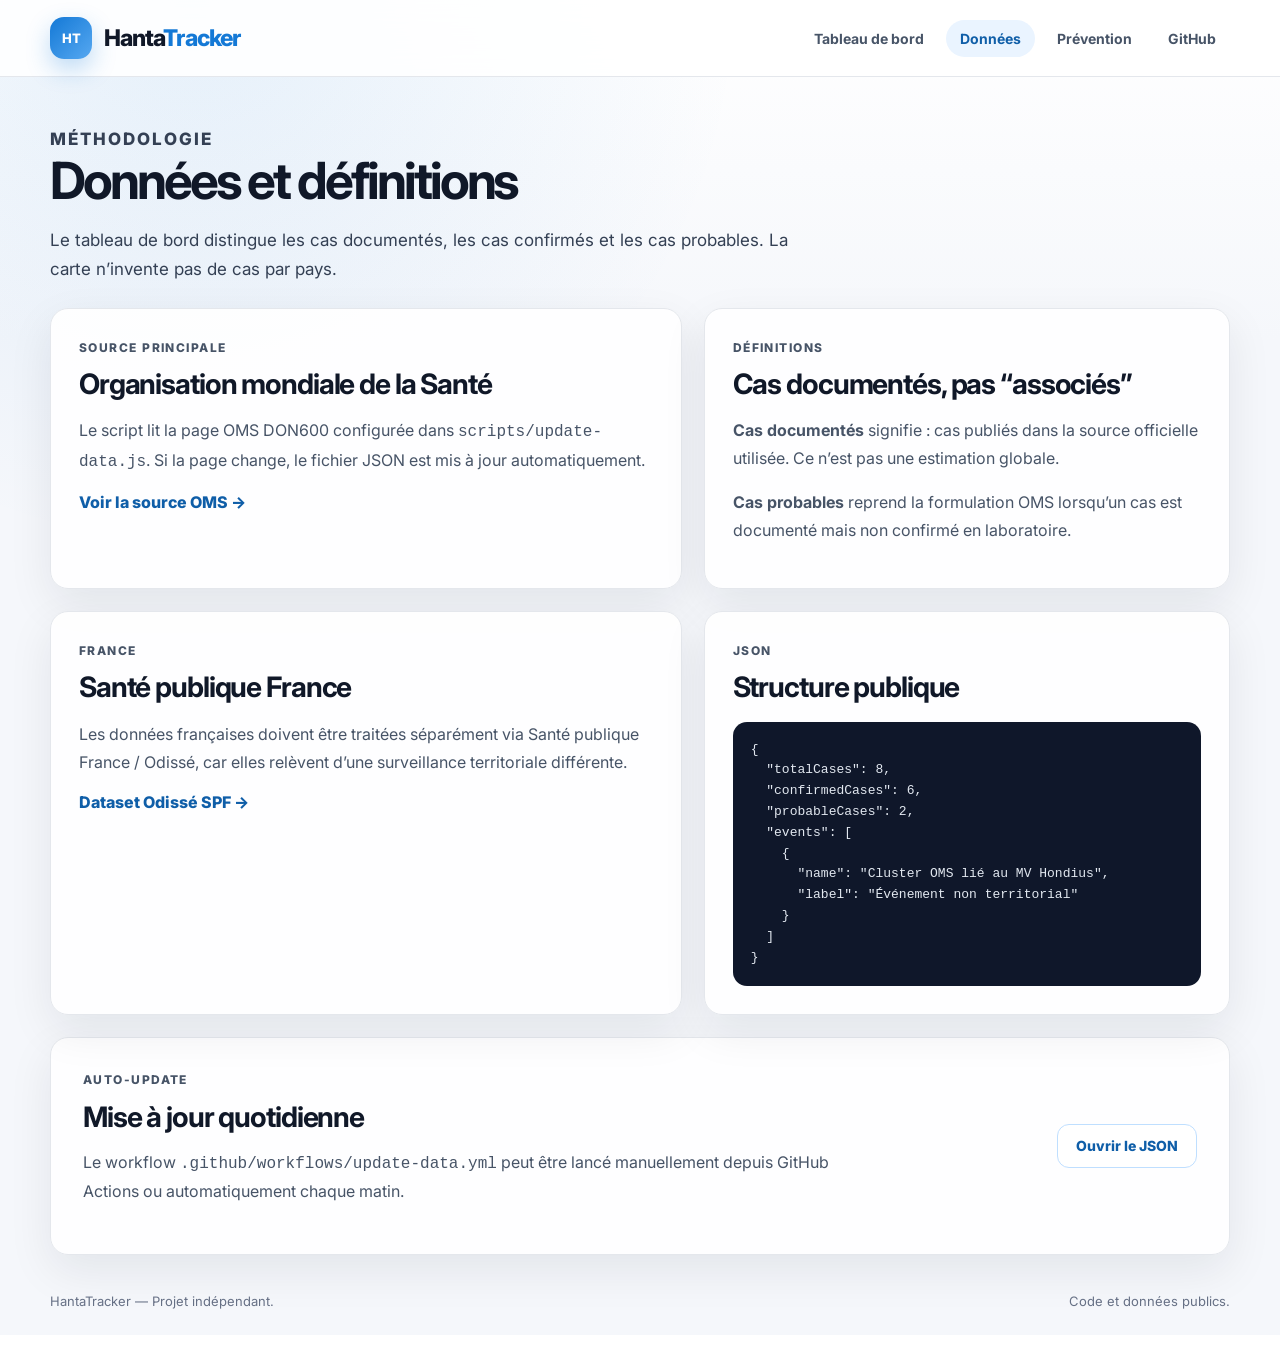
==== commit a36f9d6a: "Add files via upload" ====
--- a/data.html
+++ b/data.html
@@ -1,65 +1,11 @@
-<!DOCTYPE html>
-<html lang="fr">
-<head>
-  <meta charset="UTF-8" />
-  <meta name="viewport" content="width=device-width, initial-scale=1.0" />
-  <title>HantaTracker — Données</title>
-  <link rel="stylesheet" href="style.css" />
-</head>
-<body>
-  <header class="site-header">
-    <div class="header-inner">
-      <a class="brand" href="index.html"><span class="brand-icon">HT</span><span class="brand-text">Hanta<span>Tracker</span></span></a>
-      <nav class="main-nav">
-        <a href="index.html">Tableau de bord</a>
-        <a class="active" href="data.html">Données</a>
-        <a href="prevention.html">Prévention</a>
-        <a href="github.html">GitHub</a>
-      </nav>
-    </div>
-  </header>
-
-  <main>
-    <section class="page-title">
-      <p class="kicker">Méthodologie</p>
-      <h1>Données et sources</h1>
-      <p>Les chiffres sont stockés dans un fichier JSON public et mis à jour par GitHub Actions à partir de la page OMS configurée.</p>
-    </section>
-
-    <section class="content-grid">
-      <article class="panel">
-        <p class="kicker">Source principale</p>
-        <h2>Organisation mondiale de la Santé</h2>
-        <p>Le script lit la page Disease Outbreak News configurée dans <code>scripts/update-data.js</code>.</p>
-        <a class="inline-link" href="https://www.who.int/emergencies/disease-outbreak-news/item/2026-DON600" target="_blank" rel="noopener">Voir la source OMS →</a>
-      </article>
-
-      <article class="panel">
-        <p class="kicker">Format</p>
-        <h2>JSON public</h2>
-        <p>Le fichier contient les indicateurs, la série temporelle et les coordonnées utilisées pour la carte.</p>
-        <pre><code>{
+<!DOCTYPE html><html lang="fr"><head><meta charset="UTF-8"/><meta name="viewport" content="width=device-width, initial-scale=1.0"/><title>HantaTracker — Données</title><link rel="stylesheet" href="style.css"/></head><body><header class="site-header"><div class="header-inner"><a class="brand" href="index.html"><span class="brand-icon">HT</span><span class="brand-text">Hanta<span>Tracker</span></span></a><nav class="main-nav"><a  href="index.html">Tableau de bord</a><a class="active" href="data.html">Données</a><a  href="prevention.html">Prévention</a><a  href="github.html">GitHub</a></nav></div></header><main><section class="page-title"><p class="kicker">Méthodologie</p><h1>Données et définitions</h1><p>Le tableau de bord distingue les cas documentés, les cas confirmés et les cas probables. La carte n’invente pas de cas par pays.</p></section><section class="content-grid"><article class="panel"><p class="kicker">Source principale</p><h2>Organisation mondiale de la Santé</h2><p>Le script lit la page OMS DON600 configurée dans <code>scripts/update-data.js</code>. Si la page change, le fichier JSON est mis à jour automatiquement.</p><a class="inline-link" href="https://www.who.int/emergencies/disease-outbreak-news/item/2026-DON600" target="_blank" rel="noopener">Voir la source OMS →</a></article><article class="panel"><p class="kicker">Définitions</p><h2>Cas documentés, pas “associés”</h2><p><strong>Cas documentés</strong> signifie : cas publiés dans la source officielle utilisée. Ce n’est pas une estimation globale.</p><p><strong>Cas probables</strong> reprend la formulation OMS lorsqu’un cas est documenté mais non confirmé en laboratoire.</p></article></section><section class="content-grid"><article class="panel"><p class="kicker">France</p><h2>Santé publique France</h2><p>Les données françaises doivent être traitées séparément via Santé publique France / Odissé, car elles relèvent d’une surveillance territoriale différente.</p><a class="inline-link" href="https://odisse.santepubliquefrance.fr/explore/dataset/hantavirus/" target="_blank" rel="noopener">Dataset Odissé SPF →</a></article><article class="panel"><p class="kicker">JSON</p><h2>Structure publique</h2><pre><code>{
   "totalCases": 8,
   "confirmedCases": 6,
-  "deaths": 3,
-  "locations": []
-}</code></pre>
-      </article>
-    </section>
-
-    <section class="wide-panel">
-      <div>
-        <p class="kicker">Auto-update</p>
-        <h2>Mise à jour quotidienne</h2>
-        <p>Le workflow <code>.github/workflows/update-data.yml</code> peut être lancé manuellement ou automatiquement chaque matin.</p>
-      </div>
-      <a class="button secondary" href="data/hantavirus.json">Ouvrir le JSON</a>
-    </section>
-  </main>
-
-  <footer>
-    <span>HantaTracker — Données publiques et traçables.</span>
-    <span>Projet indépendant.</span>
-  </footer>
-</body>
-</html>
+  "probableCases": 2,
+  "events": [
+    {
+      "name": "Cluster OMS lié au MV Hondius",
+      "label": "Événement non territorial"
+    }
+  ]
+}</code></pre></article></section><section class="wide-panel"><div><p class="kicker">Auto-update</p><h2>Mise à jour quotidienne</h2><p>Le workflow <code>.github/workflows/update-data.yml</code> peut être lancé manuellement depuis GitHub Actions ou automatiquement chaque matin.</p></div><a class="button secondary" href="data/hantavirus.json">Ouvrir le JSON</a></section></main><footer><span>HantaTracker — Projet indépendant.</span><span>Code et données publics.</span></footer></body></html>
--- a/style.css
+++ b/style.css
@@ -1,487 +1,2 @@
 @import url("https://fonts.googleapis.com/css2?family=Inter:wght@400;500;600;700;800&display=swap");
-
-:root {
-  --bg: #f5f7fb;
-  --surface: #ffffff;
-  --surface-soft: #f9fafb;
-  --text: #101828;
-  --muted: #667085;
-  --border: #e4e7ec;
-  --blue: #1479d6;
-  --blue-dark: #0f5ea8;
-  --blue-soft: #eaf4ff;
-  --green: #079455;
-  --red: #d92d20;
-  --shadow: 0 16px 45px rgba(16, 24, 40, 0.08);
-  --shadow-soft: 0 8px 24px rgba(16, 24, 40, 0.06);
-  --radius: 18px;
-}
-
-* { box-sizing: border-box; }
-
-body {
-  margin: 0;
-  background:
-    radial-gradient(circle at 15% 0%, rgba(20, 121, 214, 0.10), transparent 32%),
-    linear-gradient(180deg, #ffffff 0%, var(--bg) 340px);
-  color: var(--text);
-  font-family: Inter, system-ui, -apple-system, BlinkMacSystemFont, "Segoe UI", sans-serif;
-}
-
-.site-header {
-  position: sticky;
-  top: 0;
-  z-index: 1000;
-  background: rgba(255, 255, 255, 0.88);
-  backdrop-filter: blur(16px);
-  border-bottom: 1px solid var(--border);
-}
-
-.header-inner {
-  width: min(1180px, calc(100% - 40px));
-  height: 76px;
-  margin: auto;
-  display: flex;
-  align-items: center;
-  justify-content: space-between;
-}
-
-.brand {
-  display: inline-flex;
-  align-items: center;
-  gap: 12px;
-  text-decoration: none;
-  color: var(--text);
-}
-
-.brand-icon {
-  width: 42px;
-  height: 42px;
-  display: grid;
-  place-items: center;
-  border-radius: 14px;
-  background: linear-gradient(135deg, var(--blue), #56a8f1);
-  color: white;
-  font-weight: 800;
-  font-size: 13px;
-  box-shadow: 0 10px 24px rgba(20, 121, 214, 0.28);
-}
-
-.brand-text {
-  font-size: 23px;
-  font-weight: 800;
-  letter-spacing: -0.04em;
-}
-
-.brand-text span { color: var(--blue); }
-
-.main-nav {
-  display: flex;
-  align-items: center;
-  gap: 8px;
-}
-
-.main-nav a {
-  text-decoration: none;
-  color: #475467;
-  font-size: 14px;
-  font-weight: 700;
-  padding: 10px 14px;
-  border-radius: 999px;
-  transition: 0.18s ease;
-}
-
-.main-nav a:hover,
-.main-nav a.active {
-  background: var(--blue-soft);
-  color: var(--blue-dark);
-}
-
-main {
-  width: min(1180px, calc(100% - 40px));
-  margin: 34px auto 0;
-}
-
-.hero {
-  display: grid;
-  grid-template-columns: minmax(0, 1fr) 360px;
-  gap: 22px;
-  align-items: stretch;
-}
-
-.hero-content,
-.hero-card,
-.panel,
-.metric-card,
-.wide-panel {
-  background: rgba(255, 255, 255, 0.92);
-  border: 1px solid var(--border);
-  box-shadow: var(--shadow);
-  border-radius: var(--radius);
-}
-
-.hero-content { padding: 42px; }
-
-.kicker {
-  margin: 0 0 10px;
-  color: var(--blue);
-  font-size: 12px;
-  font-weight: 800;
-  letter-spacing: 0.12em;
-  text-transform: uppercase;
-}
-
-h1 {
-  margin: 0;
-  font-size: clamp(34px, 4vw, 58px);
-  line-height: 1.02;
-  letter-spacing: -0.06em;
-  max-width: 850px;
-}
-
-h2 {
-  margin: 0;
-  font-size: clamp(24px, 2.2vw, 32px);
-  line-height: 1.15;
-  letter-spacing: -0.04em;
-}
-
-.hero-lead,
-.page-title p {
-  max-width: 760px;
-  margin: 20px 0 0;
-  color: #344054;
-  font-size: 17px;
-  line-height: 1.7;
-}
-
-.hero-actions {
-  display: flex;
-  gap: 12px;
-  flex-wrap: wrap;
-  margin-top: 30px;
-}
-
-.button {
-  display: inline-flex;
-  align-items: center;
-  justify-content: center;
-  min-height: 44px;
-  padding: 0 18px;
-  border-radius: 12px;
-  text-decoration: none;
-  font-size: 14px;
-  font-weight: 800;
-}
-
-.button.primary {
-  background: var(--blue);
-  color: white;
-  box-shadow: 0 12px 24px rgba(20, 121, 214, 0.25);
-}
-
-.button.secondary {
-  background: white;
-  color: var(--blue-dark);
-  border: 1px solid #bfdfff;
-}
-
-.hero-card {
-  padding: 28px;
-  display: flex;
-  flex-direction: column;
-  justify-content: space-between;
-}
-
-.hero-card-top {
-  display: flex;
-  align-items: center;
-  gap: 10px;
-  color: var(--muted);
-  font-size: 14px;
-  font-weight: 700;
-}
-
-.pulse {
-  width: 12px;
-  height: 12px;
-  border-radius: 999px;
-  background: var(--green);
-  box-shadow: 0 0 0 8px rgba(7, 148, 85, 0.12);
-}
-
-.hero-card strong {
-  display: block;
-  margin-top: 42px;
-  font-size: 28px;
-  line-height: 1.15;
-  letter-spacing: -0.04em;
-}
-
-.hero-card p {
-  color: #475467;
-  line-height: 1.65;
-}
-
-.summary {
-  margin-top: 22px;
-  display: grid;
-  grid-template-columns: repeat(4, 1fr);
-  gap: 18px;
-}
-
-.metric-card {
-  padding: 24px;
-  box-shadow: var(--shadow-soft);
-}
-
-.metric-label {
-  display: block;
-  color: var(--muted);
-  font-size: 13px;
-  font-weight: 800;
-  margin-bottom: 14px;
-}
-
-.metric-card strong {
-  display: block;
-  color: var(--text);
-  font-size: clamp(30px, 3vw, 44px);
-  line-height: 1;
-  letter-spacing: -0.06em;
-}
-
-.metric-card p {
-  margin: 14px 0 0;
-  color: #475467;
-  font-size: 14px;
-  line-height: 1.5;
-}
-
-.metric-card.alert strong { color: var(--red); }
-
-.dashboard-grid,
-.content-grid {
-  margin-top: 22px;
-  display: grid;
-  grid-template-columns: 1.25fr 1fr;
-  gap: 22px;
-}
-
-.content-grid.three { grid-template-columns: repeat(3, 1fr); }
-
-.panel {
-  padding: 28px;
-  min-width: 0;
-}
-
-.chart-panel,
-.map-panel { min-height: 470px; }
-
-.panel-heading {
-  display: flex;
-  align-items: flex-start;
-  justify-content: space-between;
-  gap: 18px;
-  margin-bottom: 20px;
-}
-
-.panel p {
-  color: #475467;
-  line-height: 1.75;
-}
-
-.tag {
-  display: inline-flex;
-  align-items: center;
-  justify-content: center;
-  min-height: 30px;
-  padding: 0 12px;
-  border-radius: 999px;
-  background: var(--blue-soft);
-  color: var(--blue-dark);
-  font-size: 12px;
-  font-weight: 800;
-  white-space: nowrap;
-}
-
-.tag.danger {
-  background: #fef3f2;
-  color: var(--red);
-}
-
-.tag.success {
-  background: #ecfdf3;
-  color: var(--green);
-}
-
-.chart-wrap {
-  height: 330px;
-  position: relative;
-}
-
-.map {
-  width: 100%;
-  height: 330px;
-  border-radius: 16px;
-  border: 1px solid var(--border);
-  overflow: hidden;
-  background: #eef3f8;
-}
-
-.leaflet-popup-content-wrapper,
-.leaflet-popup-tip {
-  box-shadow: 0 16px 35px rgba(16, 24, 40, 0.14);
-}
-
-.caption {
-  margin: 18px 0 0;
-  padding: 12px 14px;
-  background: #f0f7ff;
-  border: 1px solid #cce4ff;
-  border-radius: 12px;
-  color: #365f8f !important;
-  font-size: 13px;
-}
-
-.detail-grid {
-  margin: 26px 0;
-  display: grid;
-  grid-template-columns: repeat(2, 1fr);
-  gap: 14px;
-}
-
-.detail-grid div {
-  padding: 18px;
-  border-radius: 14px;
-  background: var(--surface-soft);
-  border: 1px solid var(--border);
-}
-
-.detail-grid strong {
-  display: block;
-  font-size: 34px;
-  line-height: 1;
-  letter-spacing: -0.05em;
-}
-
-.detail-grid span {
-  display: block;
-  margin-top: 8px;
-  color: var(--muted);
-  font-size: 13px;
-  font-weight: 700;
-}
-
-.inline-link,
-.source-list a {
-  color: var(--blue-dark);
-  font-weight: 800;
-  text-decoration: none;
-}
-
-.inline-link:hover,
-.source-list a:hover { text-decoration: underline; }
-
-.source-list {
-  margin-top: 24px;
-  display: flex;
-  flex-direction: column;
-  gap: 12px;
-}
-
-.wide-panel {
-  margin-top: 22px;
-  padding: 32px;
-  display: flex;
-  justify-content: space-between;
-  gap: 28px;
-  align-items: center;
-}
-
-.wide-panel p {
-  max-width: 780px;
-  color: #475467;
-  line-height: 1.7;
-}
-
-.page-title {
-  margin: 48px 0 24px;
-  max-width: 860px;
-}
-
-.page-title h1 { font-size: clamp(38px, 4vw, 56px); }
-
-pre {
-  margin: 18px 0 0;
-  padding: 18px;
-  background: #0f172a;
-  color: #e2e8f0;
-  border-radius: 14px;
-  overflow: auto;
-  font-size: 13px;
-  line-height: 1.6;
-}
-
-code { font-family: "SFMono-Regular", Consolas, "Liberation Mono", monospace; }
-
-.panel.small { min-height: 230px; }
-
-footer {
-  width: min(1180px, calc(100% - 40px));
-  margin: 38px auto 26px;
-  display: flex;
-  justify-content: space-between;
-  gap: 18px;
-  color: var(--muted);
-  font-size: 13px;
-}
-
-@media (max-width: 980px) {
-  .header-inner {
-    height: auto;
-    padding: 16px 0;
-    align-items: flex-start;
-    flex-direction: column;
-  }
-
-  .main-nav {
-    width: 100%;
-    overflow-x: auto;
-    padding-bottom: 4px;
-  }
-
-  .main-nav a { white-space: nowrap; }
-
-  .hero,
-  .dashboard-grid,
-  .content-grid,
-  .content-grid.three {
-    grid-template-columns: 1fr;
-  }
-
-  .summary { grid-template-columns: repeat(2, 1fr); }
-
-  .wide-panel {
-    align-items: flex-start;
-    flex-direction: column;
-  }
-
-  footer { flex-direction: column; }
-}
-
-@media (max-width: 620px) {
-  .summary,
-  .detail-grid { grid-template-columns: 1fr; }
-
-  .hero-content,
-  .hero-card,
-  .panel,
-  .wide-panel { padding: 22px; }
-
-  main,
-  .header-inner,
-  footer { width: min(100% - 28px, 1180px); }
-
-  .brand-text { font-size: 20px; }
-}
+:root{--bg:#f5f7fb;--surface:#fff;--surface-soft:#f9fafb;--text:#101828;--muted:#667085;--border:#e4e7ec;--blue:#1479d6;--blue-dark:#0f5ea8;--blue-soft:#eaf4ff;--green:#079455;--red:#d92d20;--shadow:0 16px 45px rgba(16,24,40,.08);--shadow-soft:0 8px 24px rgba(16,24,40,.06);--radius:18px}*{box-sizing:border-box}body{margin:0;background:radial-gradient(circle at 15% 0%,rgba(20,121,214,.10),transparent 32%),linear-gradient(180deg,#fff 0%,var(--bg) 340px);color:var(--text);font-family:Inter,system-ui,-apple-system,BlinkMacSystemFont,"Segoe UI",sans-serif}.site-header{position:sticky;top:0;z-index:1000;background:rgba(255,255,255,.88);backdrop-filter:blur(16px);border-bottom:1px solid var(--border)}.header-inner{width:min(1180px,calc(100% - 40px));height:76px;margin:auto;display:flex;align-items:center;justify-content:space-between}.brand{display:inline-flex;align-items:center;gap:12px;text-decoration:none;color:var(--text)}.brand-icon{width:42px;height:42px;display:grid;place-items:center;border-radius:14px;background:linear-gradient(135deg,var(--blue),#56a8f1);color:white;font-weight:800;font-size:13px;box-shadow:0 10px 24px rgba(20,121,214,.28)}.brand-text{font-size:23px;font-weight:800;letter-spacing:-.04em}.brand-text span{color:var(--blue)}.main-nav{display:flex;align-items:center;gap:8px}.main-nav a{text-decoration:none;color:#475467;font-size:14px;font-weight:700;padding:10px 14px;border-radius:999px;transition:.18s ease}.main-nav a:hover,.main-nav a.active{background:var(--blue-soft);color:var(--blue-dark)}main{width:min(1180px,calc(100% - 40px));margin:34px auto 0}.hero{display:grid;grid-template-columns:minmax(0,1fr) 360px;gap:22px;align-items:stretch}.hero-content,.hero-card,.panel,.metric-card,.wide-panel{background:rgba(255,255,255,.92);border:1px solid var(--border);box-shadow:var(--shadow);border-radius:var(--radius)}.hero-content{padding:42px}.kicker{margin:0 0 10px;color:var(--blue);font-size:12px;font-weight:800;letter-spacing:.12em;text-transform:uppercase}h1{margin:0;font-size:clamp(34px,4vw,58px);line-height:1.02;letter-spacing:-.06em;max-width:850px}h2{margin:0;font-size:clamp(24px,2.2vw,32px);line-height:1.15;letter-spacing:-.04em}.hero-lead,.page-title p{max-width:760px;margin:20px 0 0;color:#344054;font-size:17px;line-height:1.7}.hero-actions{display:flex;gap:12px;flex-wrap:wrap;margin-top:30px}.button{display:inline-flex;align-items:center;justify-content:center;min-height:44px;padding:0 18px;border-radius:12px;text-decoration:none;font-size:14px;font-weight:800}.button.primary{background:var(--blue);color:white;box-shadow:0 12px 24px rgba(20,121,214,.25)}.button.secondary{background:white;color:var(--blue-dark);border:1px solid #bfdfff}.hero-card{padding:28px;display:flex;flex-direction:column;justify-content:space-between}.hero-card-top{display:flex;align-items:center;gap:10px;color:var(--muted);font-size:14px;font-weight:700}.pulse{width:12px;height:12px;border-radius:999px;background:var(--green);box-shadow:0 0 0 8px rgba(7,148,85,.12)}.hero-card strong{display:block;margin-top:42px;font-size:28px;line-height:1.15;letter-spacing:-.04em}.hero-card p{color:#475467;line-height:1.65}.summary{margin-top:22px;display:grid;grid-template-columns:repeat(4,1fr);gap:18px}.metric-card{padding:24px;box-shadow:var(--shadow-soft)}.metric-label{display:block;color:var(--muted);font-size:13px;font-weight:800;margin-bottom:14px}.metric-card strong{display:block;color:var(--text);font-size:clamp(30px,3vw,44px);line-height:1;letter-spacing:-.06em}.metric-card p{margin:14px 0 0;color:#475467;font-size:14px;line-height:1.5}.metric-card.alert strong{color:var(--red)}.dashboard-grid,.content-grid{margin-top:22px;display:grid;grid-template-columns:1.2fr 1fr;gap:22px}.content-grid.three{grid-template-columns:repeat(3,1fr)}.panel{padding:28px;min-width:0}.chart-panel,.map-panel{min-height:500px}.panel-heading{display:flex;align-items:flex-start;justify-content:space-between;gap:18px;margin-bottom:20px}.panel p{color:#475467;line-height:1.75}.tag{display:inline-flex;align-items:center;justify-content:center;min-height:30px;padding:0 12px;border-radius:999px;background:var(--blue-soft);color:var(--blue-dark);font-size:12px;font-weight:800;white-space:nowrap}.tag.danger{background:#fef3f2;color:var(--red)}.tag.success{background:#ecfdf3;color:var(--green)}.chart-wrap{height:330px;position:relative}.map{width:100%;height:350px;border-radius:16px;border:1px solid var(--border);overflow:hidden;background:#eef3f8}.leaflet-popup-content-wrapper,.leaflet-popup-tip{box-shadow:0 16px 35px rgba(16,24,40,.14)}.caption{margin:18px 0 0;padding:12px 14px;background:#f0f7ff;border:1px solid #cce4ff;border-radius:12px;color:#365f8f!important;font-size:13px}.warning-note{margin:18px 0 0;padding:12px 14px;background:#fffbeb;border:1px solid #fedf89;border-radius:12px;color:#7a4b00!important;font-size:13px}.detail-grid{margin:26px 0;display:grid;grid-template-columns:repeat(2,1fr);gap:14px}.detail-grid div{padding:18px;border-radius:14px;background:var(--surface-soft);border:1px solid var(--border)}.detail-grid strong{display:block;font-size:34px;line-height:1;letter-spacing:-.05em}.detail-grid span{display:block;margin-top:8px;color:var(--muted);font-size:13px;font-weight:700}.inline-link,.source-list a{color:var(--blue-dark);font-weight:800;text-decoration:none}.inline-link:hover,.source-list a:hover{text-decoration:underline}.source-list{margin-top:24px;display:flex;flex-direction:column;gap:12px}.wide-panel{margin-top:22px;padding:32px;display:flex;justify-content:space-between;gap:28px;align-items:center}.wide-panel p{max-width:780px;color:#475467;line-height:1.7}.page-title{margin:48px 0 24px;max-width:860px}.page-title h1{font-size:clamp(38px,4vw,56px)}pre{margin:18px 0 0;padding:18px;background:#0f172a;color:#e2e8f0;border-radius:14px;overflow:auto;font-size:13px;line-height:1.6}code{font-family:"SFMono-Regular",Consolas,"Liberation Mono",monospace}.panel.small{min-height:230px}footer{width:min(1180px,calc(100% - 40px));margin:38px auto 26px;display:flex;justify-content:space-between;gap:18px;color:var(--muted);font-size:13px}@media(max-width:980px){.header-inner{height:auto;padding:16px 0;align-items:flex-start;flex-direction:column}.main-nav{width:100%;overflow-x:auto;padding-bottom:4px}.main-nav a{white-space:nowrap}.hero,.dashboard-grid,.content-grid,.content-grid.three{grid-template-columns:1fr}.summary{grid-template-columns:repeat(2,1fr)}.wide-panel{align-items:flex-start;flex-direction:column}footer{flex-direction:column}}@media(max-width:620px){.summary,.detail-grid{grid-template-columns:1fr}.hero-content,.hero-card,.panel,.wide-panel{padding:22px}main,.header-inner,footer{width:min(100% - 28px,1180px)}.brand-text{font-size:20px}}
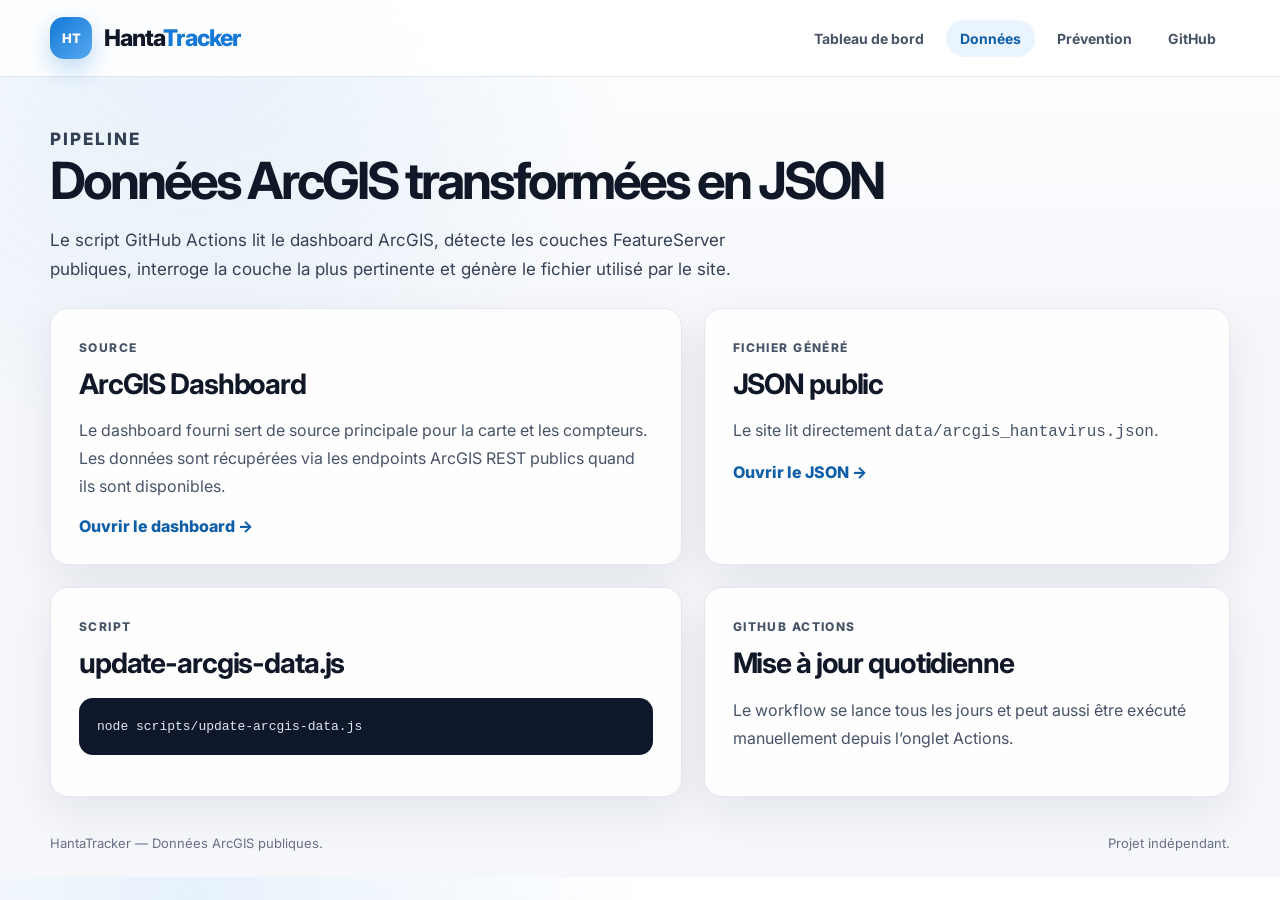
==== commit cd420645: "Add files via upload" ====
--- a/data.html
+++ b/data.html
@@ -1,11 +1,17 @@
-<!DOCTYPE html><html lang="fr"><head><meta charset="UTF-8"/><meta name="viewport" content="width=device-width, initial-scale=1.0"/><title>HantaTracker — Données</title><link rel="stylesheet" href="style.css"/></head><body><header class="site-header"><div class="header-inner"><a class="brand" href="index.html"><span class="brand-icon">HT</span><span class="brand-text">Hanta<span>Tracker</span></span></a><nav class="main-nav"><a  href="index.html">Tableau de bord</a><a class="active" href="data.html">Données</a><a  href="prevention.html">Prévention</a><a  href="github.html">GitHub</a></nav></div></header><main><section class="page-title"><p class="kicker">Méthodologie</p><h1>Données et définitions</h1><p>Le tableau de bord distingue les cas documentés, les cas confirmés et les cas probables. La carte n’invente pas de cas par pays.</p></section><section class="content-grid"><article class="panel"><p class="kicker">Source principale</p><h2>Organisation mondiale de la Santé</h2><p>Le script lit la page OMS DON600 configurée dans <code>scripts/update-data.js</code>. Si la page change, le fichier JSON est mis à jour automatiquement.</p><a class="inline-link" href="https://www.who.int/emergencies/disease-outbreak-news/item/2026-DON600" target="_blank" rel="noopener">Voir la source OMS →</a></article><article class="panel"><p class="kicker">Définitions</p><h2>Cas documentés, pas “associés”</h2><p><strong>Cas documentés</strong> signifie : cas publiés dans la source officielle utilisée. Ce n’est pas une estimation globale.</p><p><strong>Cas probables</strong> reprend la formulation OMS lorsqu’un cas est documenté mais non confirmé en laboratoire.</p></article></section><section class="content-grid"><article class="panel"><p class="kicker">France</p><h2>Santé publique France</h2><p>Les données françaises doivent être traitées séparément via Santé publique France / Odissé, car elles relèvent d’une surveillance territoriale différente.</p><a class="inline-link" href="https://odisse.santepubliquefrance.fr/explore/dataset/hantavirus/" target="_blank" rel="noopener">Dataset Odissé SPF →</a></article><article class="panel"><p class="kicker">JSON</p><h2>Structure publique</h2><pre><code>{
-  "totalCases": 8,
-  "confirmedCases": 6,
-  "probableCases": 2,
-  "events": [
-    {
-      "name": "Cluster OMS lié au MV Hondius",
-      "label": "Événement non territorial"
-    }
-  ]
-}</code></pre></article></section><section class="wide-panel"><div><p class="kicker">Auto-update</p><h2>Mise à jour quotidienne</h2><p>Le workflow <code>.github/workflows/update-data.yml</code> peut être lancé manuellement depuis GitHub Actions ou automatiquement chaque matin.</p></div><a class="button secondary" href="data/hantavirus.json">Ouvrir le JSON</a></section></main><footer><span>HantaTracker — Projet indépendant.</span><span>Code et données publics.</span></footer></body></html>+<!DOCTYPE html>
+<html lang="fr">
+<head><meta charset="UTF-8" /><meta name="viewport" content="width=device-width, initial-scale=1.0" /><title>HantaTracker — Données</title><link rel="stylesheet" href="style.css" /></head>
+<body>
+<header class="site-header"><div class="header-inner"><a class="brand" href="index.html"><span class="brand-icon">HT</span><span class="brand-text">Hanta<span>Tracker</span></span></a><nav class="main-nav"><a href="index.html">Tableau de bord</a><a class="active" href="data.html">Données</a><a href="prevention.html">Prévention</a><a href="github.html">GitHub</a></nav></div></header>
+<main>
+<section class="page-title"><p class="kicker">Pipeline</p><h1>Données ArcGIS transformées en JSON</h1><p>Le script GitHub Actions lit le dashboard ArcGIS, détecte les couches FeatureServer publiques, interroge la couche la plus pertinente et génère le fichier utilisé par le site.</p></section>
+<section class="content-grid">
+<article class="panel"><p class="kicker">Source</p><h2>ArcGIS Dashboard</h2><p>Le dashboard fourni sert de source principale pour la carte et les compteurs. Les données sont récupérées via les endpoints ArcGIS REST publics quand ils sont disponibles.</p><a class="inline-link" href="https://www.arcgis.com/apps/dashboards/5c68442d2afc42d7ba2696e4cd393729" target="_blank" rel="noopener">Ouvrir le dashboard →</a></article>
+<article class="panel"><p class="kicker">Fichier généré</p><h2>JSON public</h2><p>Le site lit directement <code>data/arcgis_hantavirus.json</code>.</p><a class="inline-link" href="data/arcgis_hantavirus.json">Ouvrir le JSON →</a></article>
+</section>
+<section class="content-grid">
+<article class="panel"><p class="kicker">Script</p><h2>update-arcgis-data.js</h2><pre><code>node scripts/update-arcgis-data.js</code></pre></article>
+<article class="panel"><p class="kicker">GitHub Actions</p><h2>Mise à jour quotidienne</h2><p>Le workflow se lance tous les jours et peut aussi être exécuté manuellement depuis l’onglet Actions.</p></article>
+</section>
+</main><footer><span>HantaTracker — Données ArcGIS publiques.</span><span>Projet indépendant.</span></footer>
+</body></html>
--- a/style.css
+++ b/style.css
@@ -1,2 +1,52 @@
 @import url("https://fonts.googleapis.com/css2?family=Inter:wght@400;500;600;700;800&display=swap");
-:root{--bg:#f5f7fb;--surface:#fff;--surface-soft:#f9fafb;--text:#101828;--muted:#667085;--border:#e4e7ec;--blue:#1479d6;--blue-dark:#0f5ea8;--blue-soft:#eaf4ff;--green:#079455;--red:#d92d20;--shadow:0 16px 45px rgba(16,24,40,.08);--shadow-soft:0 8px 24px rgba(16,24,40,.06);--radius:18px}*{box-sizing:border-box}body{margin:0;background:radial-gradient(circle at 15% 0%,rgba(20,121,214,.10),transparent 32%),linear-gradient(180deg,#fff 0%,var(--bg) 340px);color:var(--text);font-family:Inter,system-ui,-apple-system,BlinkMacSystemFont,"Segoe UI",sans-serif}.site-header{position:sticky;top:0;z-index:1000;background:rgba(255,255,255,.88);backdrop-filter:blur(16px);border-bottom:1px solid var(--border)}.header-inner{width:min(1180px,calc(100% - 40px));height:76px;margin:auto;display:flex;align-items:center;justify-content:space-between}.brand{display:inline-flex;align-items:center;gap:12px;text-decoration:none;color:var(--text)}.brand-icon{width:42px;height:42px;display:grid;place-items:center;border-radius:14px;background:linear-gradient(135deg,var(--blue),#56a8f1);color:white;font-weight:800;font-size:13px;box-shadow:0 10px 24px rgba(20,121,214,.28)}.brand-text{font-size:23px;font-weight:800;letter-spacing:-.04em}.brand-text span{color:var(--blue)}.main-nav{display:flex;align-items:center;gap:8px}.main-nav a{text-decoration:none;color:#475467;font-size:14px;font-weight:700;padding:10px 14px;border-radius:999px;transition:.18s ease}.main-nav a:hover,.main-nav a.active{background:var(--blue-soft);color:var(--blue-dark)}main{width:min(1180px,calc(100% - 40px));margin:34px auto 0}.hero{display:grid;grid-template-columns:minmax(0,1fr) 360px;gap:22px;align-items:stretch}.hero-content,.hero-card,.panel,.metric-card,.wide-panel{background:rgba(255,255,255,.92);border:1px solid var(--border);box-shadow:var(--shadow);border-radius:var(--radius)}.hero-content{padding:42px}.kicker{margin:0 0 10px;color:var(--blue);font-size:12px;font-weight:800;letter-spacing:.12em;text-transform:uppercase}h1{margin:0;font-size:clamp(34px,4vw,58px);line-height:1.02;letter-spacing:-.06em;max-width:850px}h2{margin:0;font-size:clamp(24px,2.2vw,32px);line-height:1.15;letter-spacing:-.04em}.hero-lead,.page-title p{max-width:760px;margin:20px 0 0;color:#344054;font-size:17px;line-height:1.7}.hero-actions{display:flex;gap:12px;flex-wrap:wrap;margin-top:30px}.button{display:inline-flex;align-items:center;justify-content:center;min-height:44px;padding:0 18px;border-radius:12px;text-decoration:none;font-size:14px;font-weight:800}.button.primary{background:var(--blue);color:white;box-shadow:0 12px 24px rgba(20,121,214,.25)}.button.secondary{background:white;color:var(--blue-dark);border:1px solid #bfdfff}.hero-card{padding:28px;display:flex;flex-direction:column;justify-content:space-between}.hero-card-top{display:flex;align-items:center;gap:10px;color:var(--muted);font-size:14px;font-weight:700}.pulse{width:12px;height:12px;border-radius:999px;background:var(--green);box-shadow:0 0 0 8px rgba(7,148,85,.12)}.hero-card strong{display:block;margin-top:42px;font-size:28px;line-height:1.15;letter-spacing:-.04em}.hero-card p{color:#475467;line-height:1.65}.summary{margin-top:22px;display:grid;grid-template-columns:repeat(4,1fr);gap:18px}.metric-card{padding:24px;box-shadow:var(--shadow-soft)}.metric-label{display:block;color:var(--muted);font-size:13px;font-weight:800;margin-bottom:14px}.metric-card strong{display:block;color:var(--text);font-size:clamp(30px,3vw,44px);line-height:1;letter-spacing:-.06em}.metric-card p{margin:14px 0 0;color:#475467;font-size:14px;line-height:1.5}.metric-card.alert strong{color:var(--red)}.dashboard-grid,.content-grid{margin-top:22px;display:grid;grid-template-columns:1.2fr 1fr;gap:22px}.content-grid.three{grid-template-columns:repeat(3,1fr)}.panel{padding:28px;min-width:0}.chart-panel,.map-panel{min-height:500px}.panel-heading{display:flex;align-items:flex-start;justify-content:space-between;gap:18px;margin-bottom:20px}.panel p{color:#475467;line-height:1.75}.tag{display:inline-flex;align-items:center;justify-content:center;min-height:30px;padding:0 12px;border-radius:999px;background:var(--blue-soft);color:var(--blue-dark);font-size:12px;font-weight:800;white-space:nowrap}.tag.danger{background:#fef3f2;color:var(--red)}.tag.success{background:#ecfdf3;color:var(--green)}.chart-wrap{height:330px;position:relative}.map{width:100%;height:350px;border-radius:16px;border:1px solid var(--border);overflow:hidden;background:#eef3f8}.leaflet-popup-content-wrapper,.leaflet-popup-tip{box-shadow:0 16px 35px rgba(16,24,40,.14)}.caption{margin:18px 0 0;padding:12px 14px;background:#f0f7ff;border:1px solid #cce4ff;border-radius:12px;color:#365f8f!important;font-size:13px}.warning-note{margin:18px 0 0;padding:12px 14px;background:#fffbeb;border:1px solid #fedf89;border-radius:12px;color:#7a4b00!important;font-size:13px}.detail-grid{margin:26px 0;display:grid;grid-template-columns:repeat(2,1fr);gap:14px}.detail-grid div{padding:18px;border-radius:14px;background:var(--surface-soft);border:1px solid var(--border)}.detail-grid strong{display:block;font-size:34px;line-height:1;letter-spacing:-.05em}.detail-grid span{display:block;margin-top:8px;color:var(--muted);font-size:13px;font-weight:700}.inline-link,.source-list a{color:var(--blue-dark);font-weight:800;text-decoration:none}.inline-link:hover,.source-list a:hover{text-decoration:underline}.source-list{margin-top:24px;display:flex;flex-direction:column;gap:12px}.wide-panel{margin-top:22px;padding:32px;display:flex;justify-content:space-between;gap:28px;align-items:center}.wide-panel p{max-width:780px;color:#475467;line-height:1.7}.page-title{margin:48px 0 24px;max-width:860px}.page-title h1{font-size:clamp(38px,4vw,56px)}pre{margin:18px 0 0;padding:18px;background:#0f172a;color:#e2e8f0;border-radius:14px;overflow:auto;font-size:13px;line-height:1.6}code{font-family:"SFMono-Regular",Consolas,"Liberation Mono",monospace}.panel.small{min-height:230px}footer{width:min(1180px,calc(100% - 40px));margin:38px auto 26px;display:flex;justify-content:space-between;gap:18px;color:var(--muted);font-size:13px}@media(max-width:980px){.header-inner{height:auto;padding:16px 0;align-items:flex-start;flex-direction:column}.main-nav{width:100%;overflow-x:auto;padding-bottom:4px}.main-nav a{white-space:nowrap}.hero,.dashboard-grid,.content-grid,.content-grid.three{grid-template-columns:1fr}.summary{grid-template-columns:repeat(2,1fr)}.wide-panel{align-items:flex-start;flex-direction:column}footer{flex-direction:column}}@media(max-width:620px){.summary,.detail-grid{grid-template-columns:1fr}.hero-content,.hero-card,.panel,.wide-panel{padding:22px}main,.header-inner,footer{width:min(100% - 28px,1180px)}.brand-text{font-size:20px}}
+
+:root {
+  --bg:#f5f7fb; --surface:#fff; --soft:#f9fafb; --text:#101828; --muted:#667085;
+  --border:#e4e7ec; --blue:#1479d6; --blue-dark:#0f5ea8; --blue-soft:#eaf4ff;
+  --green:#079455; --red:#d92d20; --orange:#f79009; --purple:#7a5af8;
+  --shadow:0 16px 45px rgba(16,24,40,.08); --soft-shadow:0 8px 24px rgba(16,24,40,.06);
+  --radius:18px;
+}
+
+*{box-sizing:border-box}
+body{
+  margin:0;
+  background:radial-gradient(circle at 15% 0%,rgba(20,121,214,.10),transparent 32%),linear-gradient(180deg,#fff 0%,var(--bg) 340px);
+  color:var(--text);
+  font-family:Inter,system-ui,-apple-system,BlinkMacSystemFont,"Segoe UI",sans-serif;
+}
+.site-header{position:sticky;top:0;z-index:1000;background:rgba(255,255,255,.88);backdrop-filter:blur(16px);border-bottom:1px solid var(--border)}
+.header-inner{width:min(1180px,calc(100% - 40px));height:76px;margin:auto;display:flex;align-items:center;justify-content:space-between}
+.brand{display:inline-flex;align-items:center;gap:12px;text-decoration:none;color:var(--text)}
+.brand-icon{width:42px;height:42px;display:grid;place-items:center;border-radius:14px;background:linear-gradient(135deg,var(--blue),#56a8f1);color:#fff;font-weight:800;font-size:13px;box-shadow:0 10px 24px rgba(20,121,214,.28)}
+.brand-text{font-size:23px;font-weight:800;letter-spacing:-.04em}.brand-text span{color:var(--blue)}
+.main-nav{display:flex;align-items:center;gap:8px}.main-nav a{text-decoration:none;color:#475467;font-size:14px;font-weight:700;padding:10px 14px;border-radius:999px;transition:.18s}.main-nav a:hover,.main-nav a.active{background:var(--blue-soft);color:var(--blue-dark)}
+main{width:min(1180px,calc(100% - 40px));margin:34px auto 0}
+.hero{display:grid;grid-template-columns:minmax(0,1fr) 360px;gap:22px;align-items:stretch}
+.hero-content,.hero-card,.panel,.metric-card,.wide-panel{background:rgba(255,255,255,.92);border:1px solid var(--border);box-shadow:var(--shadow);border-radius:var(--radius)}
+.hero-content{padding:42px}.kicker{margin:0 0 10px;color:var(--blue);font-size:12px;font-weight:800;letter-spacing:.12em;text-transform:uppercase}
+h1{margin:0;font-size:clamp(34px,4vw,58px);line-height:1.02;letter-spacing:-.06em;max-width:850px}
+h2{margin:0;font-size:clamp(24px,2.2vw,32px);line-height:1.15;letter-spacing:-.04em}
+.hero-lead,.page-title p{max-width:760px;margin:20px 0 0;color:#344054;font-size:17px;line-height:1.7}
+.hero-actions{display:flex;gap:12px;flex-wrap:wrap;margin-top:30px}
+.button{display:inline-flex;align-items:center;justify-content:center;min-height:44px;padding:0 18px;border-radius:12px;text-decoration:none;font-size:14px;font-weight:800}
+.button.primary{background:var(--blue);color:#fff;box-shadow:0 12px 24px rgba(20,121,214,.25)}
+.button.secondary{background:#fff;color:var(--blue-dark);border:1px solid #bfdfff}
+.hero-card{padding:28px;display:flex;flex-direction:column;justify-content:space-between}.hero-card-top{display:flex;align-items:center;gap:10px;color:var(--muted);font-size:14px;font-weight:700}
+.pulse{width:12px;height:12px;border-radius:999px;background:var(--green);box-shadow:0 0 0 8px rgba(7,148,85,.12)}
+.hero-card strong{display:block;margin-top:42px;font-size:28px;line-height:1.15;letter-spacing:-.04em}.hero-card p{color:#475467;line-height:1.65}
+.summary{margin-top:22px;display:grid;grid-template-columns:repeat(4,1fr);gap:18px}
+.metric-card{padding:24px;box-shadow:var(--soft-shadow)}.metric-label{display:block;color:var(--muted);font-size:13px;font-weight:800;margin-bottom:14px}
+.metric-card strong{display:block;color:var(--text);font-size:clamp(30px,3vw,44px);line-height:1;letter-spacing:-.06em}.metric-card p{margin:14px 0 0;color:#475467;font-size:14px;line-height:1.5}.metric-card.alert strong{color:var(--red)}
+.dashboard-grid,.content-grid{margin-top:22px;display:grid;grid-template-columns:1.2fr 1fr;gap:22px}.content-grid.three{grid-template-columns:repeat(3,1fr)}
+.panel{padding:28px;min-width:0}.chart-panel,.map-panel{min-height:510px}.panel-heading{display:flex;align-items:flex-start;justify-content:space-between;gap:18px;margin-bottom:20px}.panel p{color:#475467;line-height:1.75}
+.tag{display:inline-flex;align-items:center;justify-content:center;min-height:30px;padding:0 12px;border-radius:999px;background:var(--blue-soft);color:var(--blue-dark);font-size:12px;font-weight:800;white-space:nowrap}.tag.danger{background:#fef3f2;color:var(--red)}.tag.success{background:#ecfdf3;color:var(--green)}
+.chart-wrap{height:330px;position:relative}.map{width:100%;height:360px;border-radius:16px;border:1px solid var(--border);overflow:hidden;background:#eef3f8}
+.caption,.warning-note{margin:18px 0 0;padding:12px 14px;border-radius:12px;font-size:13px}.caption{background:#f0f7ff;border:1px solid #cce4ff;color:#365f8f!important}.warning-note{background:#fffbeb;border:1px solid #fedf89;color:#7a4b00!important}
+.detail-grid{margin:26px 0;display:grid;grid-template-columns:repeat(2,1fr);gap:14px}.detail-grid div{padding:18px;border-radius:14px;background:var(--soft);border:1px solid var(--border)}.detail-grid strong{display:block;font-size:34px;line-height:1;letter-spacing:-.05em}.detail-grid span{display:block;margin-top:8px;color:var(--muted);font-size:13px;font-weight:700}
+.inline-link,.source-list a{color:var(--blue-dark);font-weight:800;text-decoration:none}.inline-link:hover,.source-list a:hover{text-decoration:underline}.source-list{margin-top:24px;display:flex;flex-direction:column;gap:12px}
+.page-title{margin:48px 0 24px;max-width:860px}.page-title h1{font-size:clamp(38px,4vw,56px)}
+pre{margin:18px 0 0;padding:18px;background:#0f172a;color:#e2e8f0;border-radius:14px;overflow:auto;font-size:13px;line-height:1.6}code{font-family:"SFMono-Regular",Consolas,"Liberation Mono",monospace}
+footer{width:min(1180px,calc(100% - 40px));margin:38px auto 26px;display:flex;justify-content:space-between;gap:18px;color:var(--muted);font-size:13px}
+@media(max-width:980px){.header-inner{height:auto;padding:16px 0;align-items:flex-start;flex-direction:column}.main-nav{width:100%;overflow-x:auto;padding-bottom:4px}.main-nav a{white-space:nowrap}.hero,.dashboard-grid,.content-grid,.content-grid.three{grid-template-columns:1fr}.summary{grid-template-columns:repeat(2,1fr)}footer{flex-direction:column}}
+@media(max-width:620px){.summary,.detail-grid{grid-template-columns:1fr}.hero-content,.hero-card,.panel{padding:22px}main,.header-inner,footer{width:min(100% - 28px,1180px)}.brand-text{font-size:20px}}
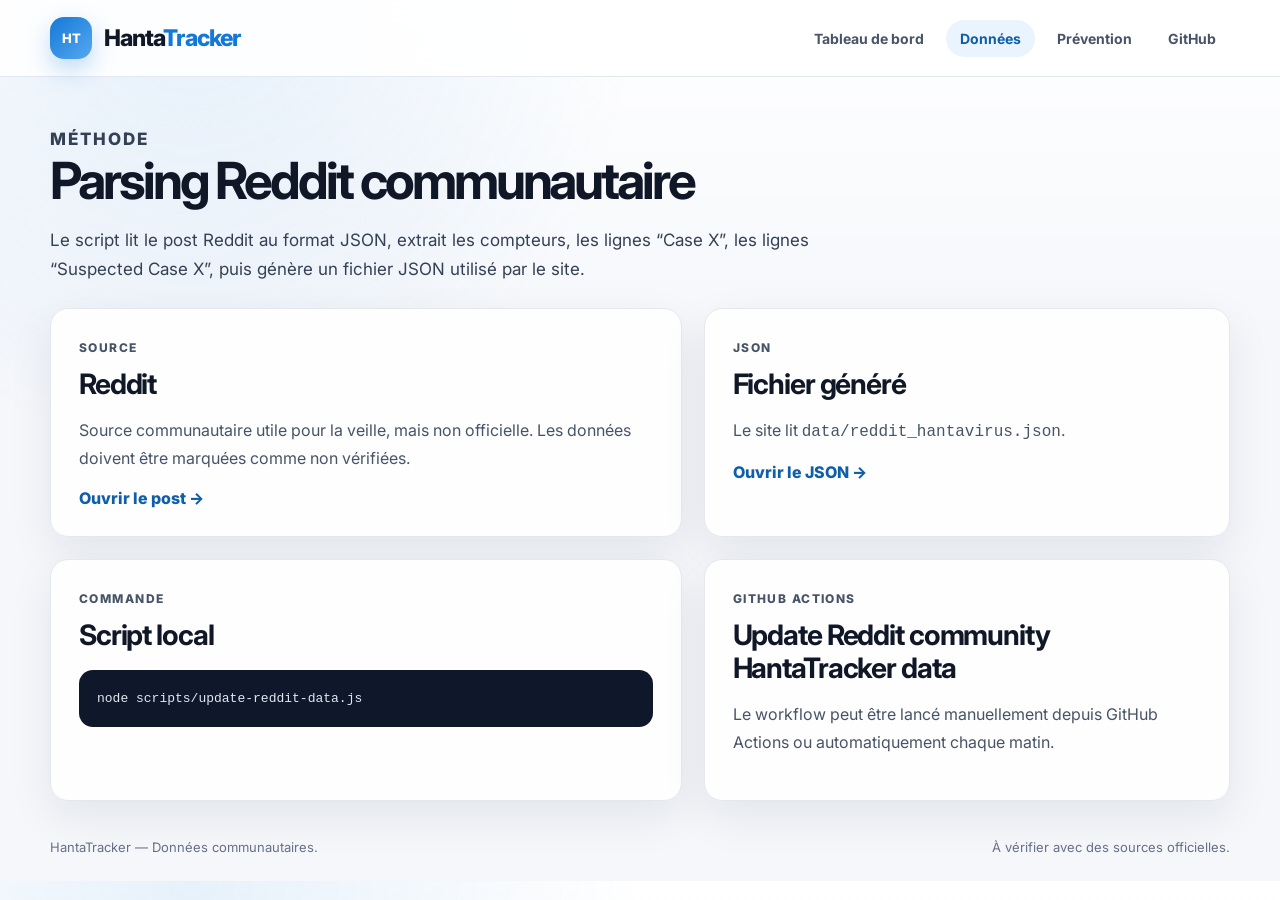
==== commit f2010130: "Add files via upload" ====
--- a/data.html
+++ b/data.html
@@ -4,14 +4,14 @@
 <body>
 <header class="site-header"><div class="header-inner"><a class="brand" href="index.html"><span class="brand-icon">HT</span><span class="brand-text">Hanta<span>Tracker</span></span></a><nav class="main-nav"><a href="index.html">Tableau de bord</a><a class="active" href="data.html">Données</a><a href="prevention.html">Prévention</a><a href="github.html">GitHub</a></nav></div></header>
 <main>
-<section class="page-title"><p class="kicker">Pipeline</p><h1>Données ArcGIS transformées en JSON</h1><p>Le script GitHub Actions lit le dashboard ArcGIS, détecte les couches FeatureServer publiques, interroge la couche la plus pertinente et génère le fichier utilisé par le site.</p></section>
+<section class="page-title"><p class="kicker">Méthode</p><h1>Parsing Reddit communautaire</h1><p>Le script lit le post Reddit au format JSON, extrait les compteurs, les lignes “Case X”, les lignes “Suspected Case X”, puis génère un fichier JSON utilisé par le site.</p></section>
 <section class="content-grid">
-<article class="panel"><p class="kicker">Source</p><h2>ArcGIS Dashboard</h2><p>Le dashboard fourni sert de source principale pour la carte et les compteurs. Les données sont récupérées via les endpoints ArcGIS REST publics quand ils sont disponibles.</p><a class="inline-link" href="https://www.arcgis.com/apps/dashboards/5c68442d2afc42d7ba2696e4cd393729" target="_blank" rel="noopener">Ouvrir le dashboard →</a></article>
-<article class="panel"><p class="kicker">Fichier généré</p><h2>JSON public</h2><p>Le site lit directement <code>data/arcgis_hantavirus.json</code>.</p><a class="inline-link" href="data/arcgis_hantavirus.json">Ouvrir le JSON →</a></article>
+<article class="panel"><p class="kicker">Source</p><h2>Reddit</h2><p>Source communautaire utile pour la veille, mais non officielle. Les données doivent être marquées comme non vérifiées.</p><a class="inline-link" href="https://www.reddit.com/r/ContagionCuriosity/comments/1t5i3u3/hantavirus_outbreak_timeline/" target="_blank" rel="noopener">Ouvrir le post →</a></article>
+<article class="panel"><p class="kicker">JSON</p><h2>Fichier généré</h2><p>Le site lit <code>data/reddit_hantavirus.json</code>.</p><a class="inline-link" href="data/reddit_hantavirus.json">Ouvrir le JSON →</a></article>
 </section>
 <section class="content-grid">
-<article class="panel"><p class="kicker">Script</p><h2>update-arcgis-data.js</h2><pre><code>node scripts/update-arcgis-data.js</code></pre></article>
-<article class="panel"><p class="kicker">GitHub Actions</p><h2>Mise à jour quotidienne</h2><p>Le workflow se lance tous les jours et peut aussi être exécuté manuellement depuis l’onglet Actions.</p></article>
+<article class="panel"><p class="kicker">Commande</p><h2>Script local</h2><pre><code>node scripts/update-reddit-data.js</code></pre></article>
+<article class="panel"><p class="kicker">GitHub Actions</p><h2>Update Reddit community HantaTracker data</h2><p>Le workflow peut être lancé manuellement depuis GitHub Actions ou automatiquement chaque matin.</p></article>
 </section>
-</main><footer><span>HantaTracker — Données ArcGIS publiques.</span><span>Projet indépendant.</span></footer>
+</main><footer><span>HantaTracker — Données communautaires.</span><span>À vérifier avec des sources officielles.</span></footer>
 </body></html>
--- a/style.css
+++ b/style.css
@@ -33,14 +33,14 @@
 .button.primary{background:var(--blue);color:#fff;box-shadow:0 12px 24px rgba(20,121,214,.25)}
 .button.secondary{background:#fff;color:var(--blue-dark);border:1px solid #bfdfff}
 .hero-card{padding:28px;display:flex;flex-direction:column;justify-content:space-between}.hero-card-top{display:flex;align-items:center;gap:10px;color:var(--muted);font-size:14px;font-weight:700}
-.pulse{width:12px;height:12px;border-radius:999px;background:var(--green);box-shadow:0 0 0 8px rgba(7,148,85,.12)}
+.pulse{width:12px;height:12px;border-radius:999px;background:var(--orange);box-shadow:0 0 0 8px rgba(247,144,9,.14)}
 .hero-card strong{display:block;margin-top:42px;font-size:28px;line-height:1.15;letter-spacing:-.04em}.hero-card p{color:#475467;line-height:1.65}
 .summary{margin-top:22px;display:grid;grid-template-columns:repeat(4,1fr);gap:18px}
 .metric-card{padding:24px;box-shadow:var(--soft-shadow)}.metric-label{display:block;color:var(--muted);font-size:13px;font-weight:800;margin-bottom:14px}
 .metric-card strong{display:block;color:var(--text);font-size:clamp(30px,3vw,44px);line-height:1;letter-spacing:-.06em}.metric-card p{margin:14px 0 0;color:#475467;font-size:14px;line-height:1.5}.metric-card.alert strong{color:var(--red)}
 .dashboard-grid,.content-grid{margin-top:22px;display:grid;grid-template-columns:1.2fr 1fr;gap:22px}.content-grid.three{grid-template-columns:repeat(3,1fr)}
 .panel{padding:28px;min-width:0}.chart-panel,.map-panel{min-height:510px}.panel-heading{display:flex;align-items:flex-start;justify-content:space-between;gap:18px;margin-bottom:20px}.panel p{color:#475467;line-height:1.75}
-.tag{display:inline-flex;align-items:center;justify-content:center;min-height:30px;padding:0 12px;border-radius:999px;background:var(--blue-soft);color:var(--blue-dark);font-size:12px;font-weight:800;white-space:nowrap}.tag.danger{background:#fef3f2;color:var(--red)}.tag.success{background:#ecfdf3;color:var(--green)}
+.tag{display:inline-flex;align-items:center;justify-content:center;min-height:30px;padding:0 12px;border-radius:999px;background:var(--blue-soft);color:var(--blue-dark);font-size:12px;font-weight:800;white-space:nowrap}.tag.danger{background:#fef3f2;color:var(--red)}.tag.warn{background:#fffaeb;color:#b54708}.tag.success{background:#ecfdf3;color:var(--green)}
 .chart-wrap{height:330px;position:relative}.map{width:100%;height:360px;border-radius:16px;border:1px solid var(--border);overflow:hidden;background:#eef3f8}
 .caption,.warning-note{margin:18px 0 0;padding:12px 14px;border-radius:12px;font-size:13px}.caption{background:#f0f7ff;border:1px solid #cce4ff;color:#365f8f!important}.warning-note{background:#fffbeb;border:1px solid #fedf89;color:#7a4b00!important}
 .detail-grid{margin:26px 0;display:grid;grid-template-columns:repeat(2,1fr);gap:14px}.detail-grid div{padding:18px;border-radius:14px;background:var(--soft);border:1px solid var(--border)}.detail-grid strong{display:block;font-size:34px;line-height:1;letter-spacing:-.05em}.detail-grid span{display:block;margin-top:8px;color:var(--muted);font-size:13px;font-weight:700}
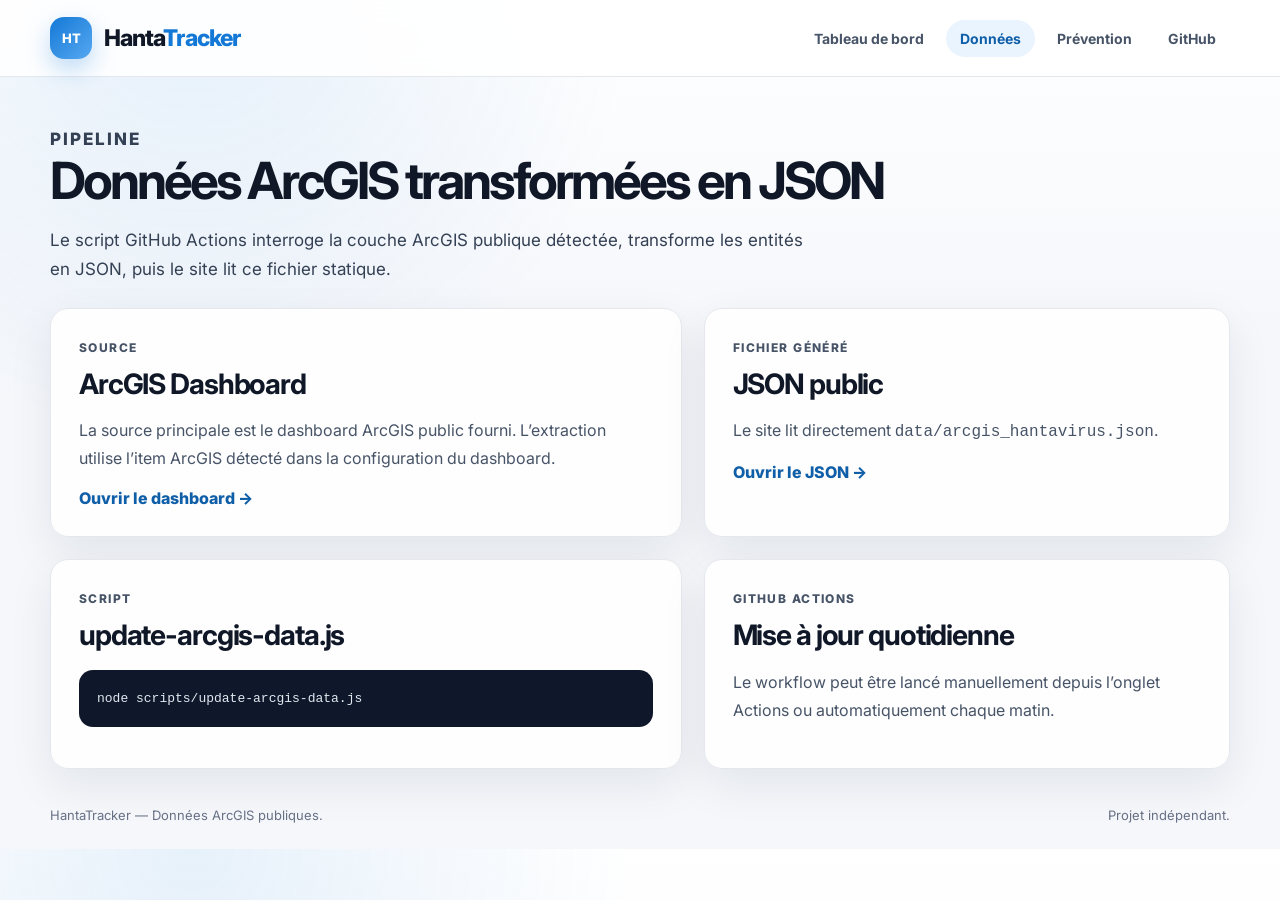
==== commit 75884011: "Add files via upload" ====
--- a/data.html
+++ b/data.html
@@ -1,17 +1,65 @@
 <!DOCTYPE html>
 <html lang="fr">
-<head><meta charset="UTF-8" /><meta name="viewport" content="width=device-width, initial-scale=1.0" /><title>HantaTracker — Données</title><link rel="stylesheet" href="style.css" /></head>
+<head>
+  <meta charset="UTF-8" />
+  <meta name="viewport" content="width=device-width, initial-scale=1.0" />
+  <title>HantaTracker — Données</title>
+  <link rel="stylesheet" href="style.css" />
+</head>
 <body>
-<header class="site-header"><div class="header-inner"><a class="brand" href="index.html"><span class="brand-icon">HT</span><span class="brand-text">Hanta<span>Tracker</span></span></a><nav class="main-nav"><a href="index.html">Tableau de bord</a><a class="active" href="data.html">Données</a><a href="prevention.html">Prévention</a><a href="github.html">GitHub</a></nav></div></header>
-<main>
-<section class="page-title"><p class="kicker">Méthode</p><h1>Parsing Reddit communautaire</h1><p>Le script lit le post Reddit au format JSON, extrait les compteurs, les lignes “Case X”, les lignes “Suspected Case X”, puis génère un fichier JSON utilisé par le site.</p></section>
-<section class="content-grid">
-<article class="panel"><p class="kicker">Source</p><h2>Reddit</h2><p>Source communautaire utile pour la veille, mais non officielle. Les données doivent être marquées comme non vérifiées.</p><a class="inline-link" href="https://www.reddit.com/r/ContagionCuriosity/comments/1t5i3u3/hantavirus_outbreak_timeline/" target="_blank" rel="noopener">Ouvrir le post →</a></article>
-<article class="panel"><p class="kicker">JSON</p><h2>Fichier généré</h2><p>Le site lit <code>data/reddit_hantavirus.json</code>.</p><a class="inline-link" href="data/reddit_hantavirus.json">Ouvrir le JSON →</a></article>
-</section>
-<section class="content-grid">
-<article class="panel"><p class="kicker">Commande</p><h2>Script local</h2><pre><code>node scripts/update-reddit-data.js</code></pre></article>
-<article class="panel"><p class="kicker">GitHub Actions</p><h2>Update Reddit community HantaTracker data</h2><p>Le workflow peut être lancé manuellement depuis GitHub Actions ou automatiquement chaque matin.</p></article>
-</section>
-</main><footer><span>HantaTracker — Données communautaires.</span><span>À vérifier avec des sources officielles.</span></footer>
-</body></html>
+  <header class="site-header">
+    <div class="header-inner">
+      <a class="brand" href="index.html"><span class="brand-icon">HT</span><span class="brand-text">Hanta<span>Tracker</span></span></a>
+      <nav class="main-nav">
+        <a href="index.html">Tableau de bord</a>
+        <a class="active" href="data.html">Données</a>
+        <a href="prevention.html">Prévention</a>
+        <a href="github.html">GitHub</a>
+      </nav>
+    </div>
+  </header>
+
+  <main>
+    <section class="page-title">
+      <p class="kicker">Pipeline</p>
+      <h1>Données ArcGIS transformées en JSON</h1>
+      <p>Le script GitHub Actions interroge la couche ArcGIS publique détectée, transforme les entités en JSON, puis le site lit ce fichier statique.</p>
+    </section>
+
+    <section class="content-grid">
+      <article class="panel">
+        <p class="kicker">Source</p>
+        <h2>ArcGIS Dashboard</h2>
+        <p>La source principale est le dashboard ArcGIS public fourni. L’extraction utilise l’item ArcGIS détecté dans la configuration du dashboard.</p>
+        <a class="inline-link" href="https://www.arcgis.com/apps/dashboards/5c68442d2afc42d7ba2696e4cd393729" target="_blank" rel="noopener">Ouvrir le dashboard →</a>
+      </article>
+
+      <article class="panel">
+        <p class="kicker">Fichier généré</p>
+        <h2>JSON public</h2>
+        <p>Le site lit directement <code>data/arcgis_hantavirus.json</code>.</p>
+        <a class="inline-link" href="data/arcgis_hantavirus.json">Ouvrir le JSON →</a>
+      </article>
+    </section>
+
+    <section class="content-grid">
+      <article class="panel">
+        <p class="kicker">Script</p>
+        <h2>update-arcgis-data.js</h2>
+        <pre><code>node scripts/update-arcgis-data.js</code></pre>
+      </article>
+
+      <article class="panel">
+        <p class="kicker">GitHub Actions</p>
+        <h2>Mise à jour quotidienne</h2>
+        <p>Le workflow peut être lancé manuellement depuis l’onglet Actions ou automatiquement chaque matin.</p>
+      </article>
+    </section>
+  </main>
+
+  <footer>
+    <span>HantaTracker — Données ArcGIS publiques.</span>
+    <span>Projet indépendant.</span>
+  </footer>
+</body>
+</html>
--- a/style.css
+++ b/style.css
@@ -1,52 +1,496 @@
 @import url("https://fonts.googleapis.com/css2?family=Inter:wght@400;500;600;700;800&display=swap");
 
 :root {
-  --bg:#f5f7fb; --surface:#fff; --soft:#f9fafb; --text:#101828; --muted:#667085;
-  --border:#e4e7ec; --blue:#1479d6; --blue-dark:#0f5ea8; --blue-soft:#eaf4ff;
-  --green:#079455; --red:#d92d20; --orange:#f79009; --purple:#7a5af8;
-  --shadow:0 16px 45px rgba(16,24,40,.08); --soft-shadow:0 8px 24px rgba(16,24,40,.06);
-  --radius:18px;
-}
-
-*{box-sizing:border-box}
-body{
-  margin:0;
-  background:radial-gradient(circle at 15% 0%,rgba(20,121,214,.10),transparent 32%),linear-gradient(180deg,#fff 0%,var(--bg) 340px);
-  color:var(--text);
-  font-family:Inter,system-ui,-apple-system,BlinkMacSystemFont,"Segoe UI",sans-serif;
-}
-.site-header{position:sticky;top:0;z-index:1000;background:rgba(255,255,255,.88);backdrop-filter:blur(16px);border-bottom:1px solid var(--border)}
-.header-inner{width:min(1180px,calc(100% - 40px));height:76px;margin:auto;display:flex;align-items:center;justify-content:space-between}
-.brand{display:inline-flex;align-items:center;gap:12px;text-decoration:none;color:var(--text)}
-.brand-icon{width:42px;height:42px;display:grid;place-items:center;border-radius:14px;background:linear-gradient(135deg,var(--blue),#56a8f1);color:#fff;font-weight:800;font-size:13px;box-shadow:0 10px 24px rgba(20,121,214,.28)}
-.brand-text{font-size:23px;font-weight:800;letter-spacing:-.04em}.brand-text span{color:var(--blue)}
-.main-nav{display:flex;align-items:center;gap:8px}.main-nav a{text-decoration:none;color:#475467;font-size:14px;font-weight:700;padding:10px 14px;border-radius:999px;transition:.18s}.main-nav a:hover,.main-nav a.active{background:var(--blue-soft);color:var(--blue-dark)}
-main{width:min(1180px,calc(100% - 40px));margin:34px auto 0}
-.hero{display:grid;grid-template-columns:minmax(0,1fr) 360px;gap:22px;align-items:stretch}
-.hero-content,.hero-card,.panel,.metric-card,.wide-panel{background:rgba(255,255,255,.92);border:1px solid var(--border);box-shadow:var(--shadow);border-radius:var(--radius)}
-.hero-content{padding:42px}.kicker{margin:0 0 10px;color:var(--blue);font-size:12px;font-weight:800;letter-spacing:.12em;text-transform:uppercase}
-h1{margin:0;font-size:clamp(34px,4vw,58px);line-height:1.02;letter-spacing:-.06em;max-width:850px}
-h2{margin:0;font-size:clamp(24px,2.2vw,32px);line-height:1.15;letter-spacing:-.04em}
-.hero-lead,.page-title p{max-width:760px;margin:20px 0 0;color:#344054;font-size:17px;line-height:1.7}
-.hero-actions{display:flex;gap:12px;flex-wrap:wrap;margin-top:30px}
-.button{display:inline-flex;align-items:center;justify-content:center;min-height:44px;padding:0 18px;border-radius:12px;text-decoration:none;font-size:14px;font-weight:800}
-.button.primary{background:var(--blue);color:#fff;box-shadow:0 12px 24px rgba(20,121,214,.25)}
-.button.secondary{background:#fff;color:var(--blue-dark);border:1px solid #bfdfff}
-.hero-card{padding:28px;display:flex;flex-direction:column;justify-content:space-between}.hero-card-top{display:flex;align-items:center;gap:10px;color:var(--muted);font-size:14px;font-weight:700}
-.pulse{width:12px;height:12px;border-radius:999px;background:var(--orange);box-shadow:0 0 0 8px rgba(247,144,9,.14)}
-.hero-card strong{display:block;margin-top:42px;font-size:28px;line-height:1.15;letter-spacing:-.04em}.hero-card p{color:#475467;line-height:1.65}
-.summary{margin-top:22px;display:grid;grid-template-columns:repeat(4,1fr);gap:18px}
-.metric-card{padding:24px;box-shadow:var(--soft-shadow)}.metric-label{display:block;color:var(--muted);font-size:13px;font-weight:800;margin-bottom:14px}
-.metric-card strong{display:block;color:var(--text);font-size:clamp(30px,3vw,44px);line-height:1;letter-spacing:-.06em}.metric-card p{margin:14px 0 0;color:#475467;font-size:14px;line-height:1.5}.metric-card.alert strong{color:var(--red)}
-.dashboard-grid,.content-grid{margin-top:22px;display:grid;grid-template-columns:1.2fr 1fr;gap:22px}.content-grid.three{grid-template-columns:repeat(3,1fr)}
-.panel{padding:28px;min-width:0}.chart-panel,.map-panel{min-height:510px}.panel-heading{display:flex;align-items:flex-start;justify-content:space-between;gap:18px;margin-bottom:20px}.panel p{color:#475467;line-height:1.75}
-.tag{display:inline-flex;align-items:center;justify-content:center;min-height:30px;padding:0 12px;border-radius:999px;background:var(--blue-soft);color:var(--blue-dark);font-size:12px;font-weight:800;white-space:nowrap}.tag.danger{background:#fef3f2;color:var(--red)}.tag.warn{background:#fffaeb;color:#b54708}.tag.success{background:#ecfdf3;color:var(--green)}
-.chart-wrap{height:330px;position:relative}.map{width:100%;height:360px;border-radius:16px;border:1px solid var(--border);overflow:hidden;background:#eef3f8}
-.caption,.warning-note{margin:18px 0 0;padding:12px 14px;border-radius:12px;font-size:13px}.caption{background:#f0f7ff;border:1px solid #cce4ff;color:#365f8f!important}.warning-note{background:#fffbeb;border:1px solid #fedf89;color:#7a4b00!important}
-.detail-grid{margin:26px 0;display:grid;grid-template-columns:repeat(2,1fr);gap:14px}.detail-grid div{padding:18px;border-radius:14px;background:var(--soft);border:1px solid var(--border)}.detail-grid strong{display:block;font-size:34px;line-height:1;letter-spacing:-.05em}.detail-grid span{display:block;margin-top:8px;color:var(--muted);font-size:13px;font-weight:700}
-.inline-link,.source-list a{color:var(--blue-dark);font-weight:800;text-decoration:none}.inline-link:hover,.source-list a:hover{text-decoration:underline}.source-list{margin-top:24px;display:flex;flex-direction:column;gap:12px}
-.page-title{margin:48px 0 24px;max-width:860px}.page-title h1{font-size:clamp(38px,4vw,56px)}
-pre{margin:18px 0 0;padding:18px;background:#0f172a;color:#e2e8f0;border-radius:14px;overflow:auto;font-size:13px;line-height:1.6}code{font-family:"SFMono-Regular",Consolas,"Liberation Mono",monospace}
-footer{width:min(1180px,calc(100% - 40px));margin:38px auto 26px;display:flex;justify-content:space-between;gap:18px;color:var(--muted);font-size:13px}
-@media(max-width:980px){.header-inner{height:auto;padding:16px 0;align-items:flex-start;flex-direction:column}.main-nav{width:100%;overflow-x:auto;padding-bottom:4px}.main-nav a{white-space:nowrap}.hero,.dashboard-grid,.content-grid,.content-grid.three{grid-template-columns:1fr}.summary{grid-template-columns:repeat(2,1fr)}footer{flex-direction:column}}
-@media(max-width:620px){.summary,.detail-grid{grid-template-columns:1fr}.hero-content,.hero-card,.panel{padding:22px}main,.header-inner,footer{width:min(100% - 28px,1180px)}.brand-text{font-size:20px}}
+  --bg: #f5f7fb;
+  --surface: #ffffff;
+  --soft: #f9fafb;
+  --text: #101828;
+  --muted: #667085;
+  --border: #e4e7ec;
+  --blue: #1479d6;
+  --blue-dark: #0f5ea8;
+  --blue-soft: #eaf4ff;
+  --green: #079455;
+  --red: #d92d20;
+  --orange: #f79009;
+  --shadow: 0 16px 45px rgba(16, 24, 40, 0.08);
+  --soft-shadow: 0 8px 24px rgba(16, 24, 40, 0.06);
+  --radius: 18px;
+}
+
+* {
+  box-sizing: border-box;
+}
+
+body {
+  margin: 0;
+  background:
+    radial-gradient(circle at 15% 0%, rgba(20, 121, 214, 0.10), transparent 32%),
+    linear-gradient(180deg, #ffffff 0%, var(--bg) 340px);
+  color: var(--text);
+  font-family: Inter, system-ui, -apple-system, BlinkMacSystemFont, "Segoe UI", sans-serif;
+}
+
+.site-header {
+  position: sticky;
+  top: 0;
+  z-index: 1000;
+  background: rgba(255, 255, 255, 0.88);
+  backdrop-filter: blur(16px);
+  border-bottom: 1px solid var(--border);
+}
+
+.header-inner {
+  width: min(1180px, calc(100% - 40px));
+  height: 76px;
+  margin: auto;
+  display: flex;
+  align-items: center;
+  justify-content: space-between;
+}
+
+.brand {
+  display: inline-flex;
+  align-items: center;
+  gap: 12px;
+  text-decoration: none;
+  color: var(--text);
+}
+
+.brand-icon {
+  width: 42px;
+  height: 42px;
+  display: grid;
+  place-items: center;
+  border-radius: 14px;
+  background: linear-gradient(135deg, var(--blue), #56a8f1);
+  color: #ffffff;
+  font-weight: 800;
+  font-size: 13px;
+  box-shadow: 0 10px 24px rgba(20, 121, 214, 0.28);
+}
+
+.brand-text {
+  font-size: 23px;
+  font-weight: 800;
+  letter-spacing: -0.04em;
+}
+
+.brand-text span {
+  color: var(--blue);
+}
+
+.main-nav {
+  display: flex;
+  align-items: center;
+  gap: 8px;
+}
+
+.main-nav a {
+  text-decoration: none;
+  color: #475467;
+  font-size: 14px;
+  font-weight: 700;
+  padding: 10px 14px;
+  border-radius: 999px;
+  transition: 0.18s ease;
+}
+
+.main-nav a:hover,
+.main-nav a.active {
+  background: var(--blue-soft);
+  color: var(--blue-dark);
+}
+
+main {
+  width: min(1180px, calc(100% - 40px));
+  margin: 34px auto 0;
+}
+
+.hero {
+  display: grid;
+  grid-template-columns: minmax(0, 1fr) 360px;
+  gap: 22px;
+  align-items: stretch;
+}
+
+.hero-content,
+.hero-card,
+.panel,
+.metric-card {
+  background: rgba(255, 255, 255, 0.92);
+  border: 1px solid var(--border);
+  box-shadow: var(--shadow);
+  border-radius: var(--radius);
+}
+
+.hero-content {
+  padding: 42px;
+}
+
+.kicker {
+  margin: 0 0 10px;
+  color: var(--blue);
+  font-size: 12px;
+  font-weight: 800;
+  letter-spacing: 0.12em;
+  text-transform: uppercase;
+}
+
+h1 {
+  margin: 0;
+  font-size: clamp(34px, 4vw, 58px);
+  line-height: 1.02;
+  letter-spacing: -0.06em;
+  max-width: 850px;
+}
+
+h2 {
+  margin: 0;
+  font-size: clamp(24px, 2.2vw, 32px);
+  line-height: 1.15;
+  letter-spacing: -0.04em;
+}
+
+.hero-lead,
+.page-title p {
+  max-width: 760px;
+  margin: 20px 0 0;
+  color: #344054;
+  font-size: 17px;
+  line-height: 1.7;
+}
+
+.hero-actions {
+  display: flex;
+  gap: 12px;
+  flex-wrap: wrap;
+  margin-top: 30px;
+}
+
+.button {
+  display: inline-flex;
+  align-items: center;
+  justify-content: center;
+  min-height: 44px;
+  padding: 0 18px;
+  border-radius: 12px;
+  text-decoration: none;
+  font-size: 14px;
+  font-weight: 800;
+}
+
+.button.primary {
+  background: var(--blue);
+  color: #ffffff;
+  box-shadow: 0 12px 24px rgba(20, 121, 214, 0.25);
+}
+
+.button.secondary {
+  background: #ffffff;
+  color: var(--blue-dark);
+  border: 1px solid #bfdfff;
+}
+
+.hero-card {
+  padding: 28px;
+  display: flex;
+  flex-direction: column;
+  justify-content: space-between;
+}
+
+.hero-card-top {
+  display: flex;
+  align-items: center;
+  gap: 10px;
+  color: var(--muted);
+  font-size: 14px;
+  font-weight: 700;
+}
+
+.pulse {
+  width: 12px;
+  height: 12px;
+  border-radius: 999px;
+  background: var(--green);
+  box-shadow: 0 0 0 8px rgba(7, 148, 85, 0.12);
+}
+
+.hero-card strong {
+  display: block;
+  margin-top: 42px;
+  font-size: 28px;
+  line-height: 1.15;
+  letter-spacing: -0.04em;
+}
+
+.hero-card p {
+  color: #475467;
+  line-height: 1.65;
+}
+
+.summary {
+  margin-top: 22px;
+  display: grid;
+  grid-template-columns: repeat(4, 1fr);
+  gap: 18px;
+}
+
+.metric-card {
+  padding: 24px;
+  box-shadow: var(--soft-shadow);
+}
+
+.metric-label {
+  display: block;
+  color: var(--muted);
+  font-size: 13px;
+  font-weight: 800;
+  margin-bottom: 14px;
+}
+
+.metric-card strong {
+  display: block;
+  color: var(--text);
+  font-size: clamp(30px, 3vw, 44px);
+  line-height: 1;
+  letter-spacing: -0.06em;
+}
+
+.metric-card p {
+  margin: 14px 0 0;
+  color: #475467;
+  font-size: 14px;
+  line-height: 1.5;
+}
+
+.metric-card.alert strong {
+  color: var(--red);
+}
+
+.dashboard-grid,
+.content-grid {
+  margin-top: 22px;
+  display: grid;
+  grid-template-columns: 1.2fr 1fr;
+  gap: 22px;
+}
+
+.content-grid.three {
+  grid-template-columns: repeat(3, 1fr);
+}
+
+.panel {
+  padding: 28px;
+  min-width: 0;
+}
+
+.chart-panel,
+.map-panel {
+  min-height: 510px;
+}
+
+.panel-heading {
+  display: flex;
+  align-items: flex-start;
+  justify-content: space-between;
+  gap: 18px;
+  margin-bottom: 20px;
+}
+
+.panel p {
+  color: #475467;
+  line-height: 1.75;
+}
+
+.tag {
+  display: inline-flex;
+  align-items: center;
+  justify-content: center;
+  min-height: 30px;
+  padding: 0 12px;
+  border-radius: 999px;
+  background: var(--blue-soft);
+  color: var(--blue-dark);
+  font-size: 12px;
+  font-weight: 800;
+  white-space: nowrap;
+}
+
+.tag.success {
+  background: #ecfdf3;
+  color: var(--green);
+}
+
+.chart-wrap {
+  height: 330px;
+  position: relative;
+}
+
+.map {
+  width: 100%;
+  height: 360px;
+  border-radius: 16px;
+  border: 1px solid var(--border);
+  overflow: hidden;
+  background: #eef3f8;
+}
+
+.caption,
+.warning-note {
+  margin: 18px 0 0;
+  padding: 12px 14px;
+  border-radius: 12px;
+  font-size: 13px;
+}
+
+.caption {
+  background: #f0f7ff;
+  border: 1px solid #cce4ff;
+  color: #365f8f !important;
+}
+
+.warning-note {
+  background: #fffbeb;
+  border: 1px solid #fedf89;
+  color: #7a4b00 !important;
+}
+
+.detail-grid {
+  margin: 26px 0;
+  display: grid;
+  grid-template-columns: repeat(2, 1fr);
+  gap: 14px;
+}
+
+.detail-grid div {
+  padding: 18px;
+  border-radius: 14px;
+  background: var(--soft);
+  border: 1px solid var(--border);
+}
+
+.detail-grid strong {
+  display: block;
+  font-size: 34px;
+  line-height: 1;
+  letter-spacing: -0.05em;
+}
+
+.detail-grid span {
+  display: block;
+  margin-top: 8px;
+  color: var(--muted);
+  font-size: 13px;
+  font-weight: 700;
+}
+
+.inline-link,
+.source-list a {
+  color: var(--blue-dark);
+  font-weight: 800;
+  text-decoration: none;
+}
+
+.inline-link:hover,
+.source-list a:hover {
+  text-decoration: underline;
+}
+
+.source-list {
+  margin-top: 24px;
+  display: flex;
+  flex-direction: column;
+  gap: 12px;
+}
+
+.page-title {
+  margin: 48px 0 24px;
+  max-width: 860px;
+}
+
+.page-title h1 {
+  font-size: clamp(38px, 4vw, 56px);
+}
+
+pre {
+  margin: 18px 0 0;
+  padding: 18px;
+  background: #0f172a;
+  color: #e2e8f0;
+  border-radius: 14px;
+  overflow: auto;
+  font-size: 13px;
+  line-height: 1.6;
+}
+
+code {
+  font-family: "SFMono-Regular", Consolas, "Liberation Mono", monospace;
+}
+
+footer {
+  width: min(1180px, calc(100% - 40px));
+  margin: 38px auto 26px;
+  display: flex;
+  justify-content: space-between;
+  gap: 18px;
+  color: var(--muted);
+  font-size: 13px;
+}
+
+@media (max-width: 980px) {
+  .header-inner {
+    height: auto;
+    padding: 16px 0;
+    align-items: flex-start;
+    flex-direction: column;
+  }
+
+  .main-nav {
+    width: 100%;
+    overflow-x: auto;
+    padding-bottom: 4px;
+  }
+
+  .main-nav a {
+    white-space: nowrap;
+  }
+
+  .hero,
+  .dashboard-grid,
+  .content-grid,
+  .content-grid.three {
+    grid-template-columns: 1fr;
+  }
+
+  .summary {
+    grid-template-columns: repeat(2, 1fr);
+  }
+
+  footer {
+    flex-direction: column;
+  }
+}
+
+@media (max-width: 620px) {
+  .summary,
+  .detail-grid {
+    grid-template-columns: 1fr;
+  }
+
+  .hero-content,
+  .hero-card,
+  .panel {
+    padding: 22px;
+  }
+
+  main,
+  .header-inner,
+  footer {
+    width: min(100% - 28px, 1180px);
+  }
+
+  .brand-text {
+    font-size: 20px;
+  }
+}
